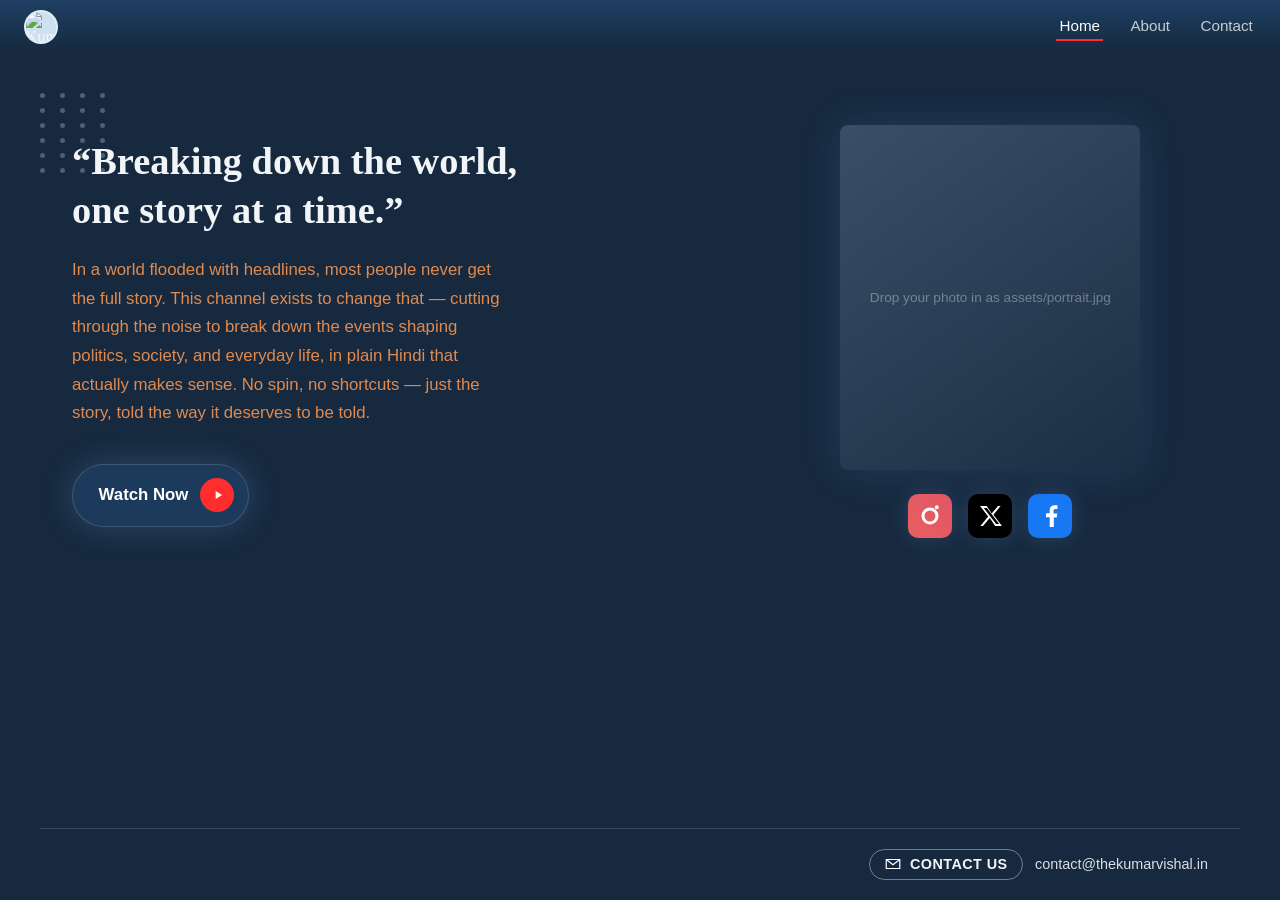
==== index.html @ 44700fbc "Add files via upload" ====
<!DOCTYPE html>
<html lang="en">
<head>
<meta charset="UTF-8" />
<meta name="viewport" content="width=device-width, initial-scale=1.0" />
<title>Kumar Vishal — Home</title>
<meta name="description" content="Breaking down the world, one story at a time. Politics, society, and everyday life explained in plain Hindi." />
<link rel="stylesheet" href="style.css" />
</head>
<body>

<nav class="site-nav">
  <a href="index.html" class="nav-avatar" aria-label="Home">
    <img src="assets/avatar-placeholder.svg" alt="Kumar Vishal" />
  </a>
  <div class="nav-links">
    <a href="index.html" aria-current="page">Home</a>
    <a href="about.html">About</a>
    <a href="contact.html">Contact</a>
  </div>
</nav>

<main>
  <section class="hero">
    <div class="hero-dots" aria-hidden="true">
      <span></span><span></span><span></span><span></span>
      <span></span><span></span><span></span><span></span>
      <span></span><span></span><span></span><span></span>
      <span></span><span></span><span></span><span></span>
      <span></span><span></span><span></span><span></span>
      <span></span><span></span><span></span><span></span>
    </div>

    <div class="hero-copy">
      <h1>&ldquo;Breaking down the world,<br />one story at a time.&rdquo;</h1>
      <p>
        In a world flooded with headlines, most people never get the full
        story. This channel exists to change that &mdash; cutting through
        the noise to break down the events shaping politics, society, and
        everyday life, in plain Hindi that actually makes sense. No spin,
        no shortcuts &mdash; just the story, told the way it deserves to
        be told.
      </p>
      <a class="watch-btn" href="https://www.youtube.com/@The.KumarVishal" target="_blank" rel="noopener">
        Watch Now
        <span class="play-icon" aria-hidden="true">
          <svg viewBox="0 0 24 24"><path d="M8 5v14l11-7z"/></svg>
        </span>
      </a>
    </div>

    <div class="hero-portrait">
      <div class="photo-frame placeholder">
        Drop your photo in as assets/portrait.jpg
      </div>
      <div class="social-row">
        <a href="#" aria-label="Instagram">
          <svg viewBox="0 0 44 44"><rect width="44" height="44" rx="10" fill="url(#ig)"/><defs><linearGradient id="ig" x1="0" y1="44" x2="44" y2="0"><stop offset="0" stop-color="#fdf497"/><stop offset="0.2" stop-color="#fdcb5c"/><stop offset="0.4" stop-color="#f0834b"/><stop offset="0.6" stop-color="#d9327a"/><stop offset="0.8" stop-color="#a52fa8"/><stop offset="1" stop-color="#5851d8"/></linearGradient></defs><path d="M22 13.5a8.5 8.5 0 1 0 0 17 8.5 8.5 0 0 0 0-17Zm0 14a5.5 5.5 0 1 1 0-11 5.5 5.5 0 0 1 0 11Zm8.8-14.3a2 2 0 1 1-4 0 2 2 0 0 1 4 0Z" fill="#fff"/></svg>
        </a>
        <a href="#" aria-label="X (Twitter)">
          <svg viewBox="0 0 44 44"><rect width="44" height="44" rx="10" fill="#000"/><path d="M12 12l8.2 10.6L12.4 32h2.6l6.8-8 5.4 8h6.8l-8.6-11.2L32.6 12h-2.6l-6.3 7.4-5-7.4H12Zm3.8 1.9h3.1l12.3 16.2h-3.1L15.8 13.9Z" fill="#fff"/></svg>
        </a>
        <a href="#" aria-label="Facebook">
          <svg viewBox="0 0 44 44"><rect width="44" height="44" rx="10" fill="#1877F2"/><path d="M25.5 23.5h3.3l.5-4.1h-3.8v-2.3c0-1.2.3-2 2-2h2v-3.7c-.3 0-1.5-.1-2.9-.1-2.9 0-4.9 1.8-4.9 5v2.9H18v4.1h3.7V33h4.1V23.5Z" fill="#fff"/></svg>
        </a>
      </div>
    </div>
  </section>
</main>

<footer class="site-footer">
  <a class="contact-pill" href="contact.html">
    <svg viewBox="0 0 24 24" fill="none" stroke="#fff" stroke-width="1.6"><path d="M3 6h18v12H3z"/><path d="M3 6l9 7 9-7"/></svg>
    CONTACT US
  </a>
  <a class="footer-email" href="mailto:contact@thekumarvishal.in">contact@thekumarvishal.in</a>
</footer>

</body>
</html>
---- style.css ----
:root {
  --bg-navy: #16293f;
  --bg-navy-deep: #0f1f30;
  --nav-bar: linear-gradient(180deg, #1e3f63 0%, #16293f 100%);
  --text-white: #f2f5f8;
  --text-orange: #e08a4f;
  --accent-red: #ff2d2d;
  --line: rgba(255, 255, 255, 0.15);
  --focus: #7fb8ff;
}

* {
  box-sizing: border-box;
}

html {
  scroll-behavior: smooth;
}

body {
  margin: 0;
  min-height: 100vh;
  background: var(--bg-navy);
  color: var(--text-white);
  font-family: "Georgia", "Iowan Old Style", "Times New Roman", serif;
  display: flex;
  flex-direction: column;
}

a {
  color: inherit;
  text-decoration: none;
}

/* NAV */
.site-nav {
  background: var(--nav-bar);
  display: flex;
  align-items: center;
  justify-content: space-between;
  padding: 0.6rem 1.5rem;
  position: sticky;
  top: 0;
  z-index: 10;
}

.nav-avatar {
  width: 34px;
  height: 34px;
  border-radius: 50%;
  background: #cfe0f0;
  border: 2px solid rgba(255, 255, 255, 0.4);
  overflow: hidden;
  flex-shrink: 0;
}

.nav-avatar img {
  width: 100%;
  height: 100%;
  object-fit: cover;
  display: block;
}

.nav-links {
  display: flex;
  gap: 1.5rem;
  font-family: -apple-system, BlinkMacSystemFont, "Segoe UI", Roboto, sans-serif;
  font-size: 0.95rem;
}

.nav-links a {
  color: rgba(255, 255, 255, 0.75);
  padding: 0.3rem 0.2rem;
  border-bottom: 2px solid transparent;
  transition: color 0.2s ease, border-color 0.2s ease;
}

.nav-links a:hover,
.nav-links a:focus-visible {
  color: #fff;
}

.nav-links a[aria-current="page"] {
  color: #fff;
  border-bottom-color: var(--accent-red);
}

/* MAIN */
main {
  flex: 1;
  width: 100%;
}

/* HOME HERO */
.hero {
  max-width: 1200px;
  margin: 0 auto;
  padding: 4.5rem 2rem 3rem;
  display: grid;
  grid-template-columns: 1.2fr 0.8fr;
  gap: 3rem;
  align-items: center;
  position: relative;
}

.hero-dots {
  position: absolute;
  top: 2.5rem;
  left: 0;
  display: grid;
  grid-template-columns: repeat(4, 10px);
  gap: 10px;
  opacity: 0.5;
}

.hero-dots span {
  width: 5px;
  height: 5px;
  border-radius: 50%;
  background: rgba(255, 255, 255, 0.5);
}

.hero-copy h1 {
  font-family: "Georgia", serif;
  font-weight: 700;
  font-size: clamp(1.8rem, 3vw, 2.5rem);
  line-height: 1.3;
  margin: 0 0 1.25rem;
  color: var(--text-white);
}

.hero-copy p {
  font-family: -apple-system, BlinkMacSystemFont, "Segoe UI", Roboto, sans-serif;
  color: var(--text-orange);
  font-size: 1.05rem;
  line-height: 1.7;
  max-width: 46ch;
  margin: 0 0 2.25rem;
}

.watch-btn {
  display: inline-flex;
  align-items: center;
  gap: 0.75rem;
  background: #1c3a5c;
  border: 1px solid rgba(255, 255, 255, 0.15);
  color: #fff;
  font-family: -apple-system, BlinkMacSystemFont, "Segoe UI", Roboto, sans-serif;
  font-weight: 600;
  font-size: 1.05rem;
  padding: 0.85rem 0.85rem 0.85rem 1.6rem;
  border-radius: 999px;
  box-shadow: 0 0 30px rgba(120, 170, 230, 0.25);
  cursor: pointer;
  transition: transform 0.15s ease, box-shadow 0.15s ease;
}

.watch-btn:hover,
.watch-btn:focus-visible {
  transform: translateY(-1px);
  box-shadow: 0 0 40px rgba(120, 170, 230, 0.4);
}

.watch-btn .play-icon {
  width: 34px;
  height: 34px;
  border-radius: 50%;
  background: var(--accent-red);
  display: inline-flex;
  align-items: center;
  justify-content: center;
}

.watch-btn .play-icon svg {
  width: 14px;
  height: 14px;
  fill: #fff;
  margin-left: 2px;
}

.hero-portrait {
  display: flex;
  flex-direction: column;
  align-items: center;
  gap: 1.5rem;
}

.hero-portrait .photo-frame {
  width: 100%;
  max-width: 300px;
  aspect-ratio: 4 / 4.6;
  border-radius: 8px;
  background: linear-gradient(145deg, #3a4f66, #1a2e44);
  box-shadow: 0 0 40px rgba(120, 170, 230, 0.15);
  overflow: hidden;
  display: flex;
  align-items: center;
  justify-content: center;
}

.hero-portrait .photo-frame img {
  width: 100%;
  height: 100%;
  object-fit: cover;
  display: block;
}

.hero-portrait .photo-frame.placeholder {
  color: rgba(255, 255, 255, 0.35);
  font-family: -apple-system, BlinkMacSystemFont, "Segoe UI", Roboto, sans-serif;
  font-size: 0.85rem;
  text-align: center;
  padding: 1rem;
}

.social-row {
  display: flex;
  gap: 1rem;
}

.social-row a {
  width: 44px;
  height: 44px;
  border-radius: 10px;
  display: flex;
  align-items: center;
  justify-content: center;
  filter: drop-shadow(0 0 10px rgba(120, 170, 230, 0.2));
  transition: transform 0.15s ease;
}

.social-row a:hover,
.social-row a:focus-visible {
  transform: translateY(-2px);
}

.social-row svg {
  width: 44px;
  height: 44px;
}

/* GENERIC PAGE (About) */
.page-section {
  max-width: 800px;
  margin: 0 auto;
  padding: 5rem 2rem;
  min-height: 50vh;
}

.page-section h1 {
  font-family: "Georgia", serif;
  font-size: 1.8rem;
  margin-bottom: 1rem;
}

.page-section p {
  font-family: -apple-system, BlinkMacSystemFont, "Segoe UI", Roboto, sans-serif;
  color: var(--text-orange);
  line-height: 1.7;
}

.empty-note {
  font-family: -apple-system, BlinkMacSystemFont, "Segoe UI", Roboto, sans-serif;
  color: rgba(255, 255, 255, 0.4);
  font-style: italic;
  font-size: 0.95rem;
}

/* CONTACT */
.contact-section {
  min-height: 60vh;
  display: flex;
  flex-direction: column;
  align-items: center;
  justify-content: center;
  gap: 1rem;
  padding: 3rem 2rem;
  text-align: center;
}

.contact-section svg {
  width: 56px;
  height: 56px;
}

.contact-section .email-link {
  font-size: 1.4rem;
  font-family: "Georgia", serif;
  color: var(--text-white);
  border-bottom: 1px solid transparent;
}

.contact-section .email-link:hover,
.contact-section .email-link:focus-visible {
  border-bottom-color: var(--text-white);
}

/* FOOTER */
.site-footer {
  border-top: 1px solid var(--line);
  padding: 1.25rem 2rem;
  display: flex;
  align-items: center;
  justify-content: flex-end;
  gap: 0.75rem;
  font-family: -apple-system, BlinkMacSystemFont, "Segoe UI", Roboto, sans-serif;
  font-size: 0.9rem;
  max-width: 1200px;
  margin: 0 auto;
  width: 100%;
}

.contact-pill {
  display: inline-flex;
  align-items: center;
  gap: 0.5rem;
  border: 1px solid rgba(255, 255, 255, 0.4);
  border-radius: 999px;
  padding: 0.35rem 0.9rem;
  font-weight: 600;
  letter-spacing: 0.03em;
}

.contact-pill svg {
  width: 18px;
  height: 18px;
}

.footer-email {
  color: rgba(255, 255, 255, 0.85);
}

/* FOCUS STATES */
a:focus-visible,
button:focus-visible {
  outline: 2px solid var(--focus);
  outline-offset: 3px;
}

/* RESPONSIVE */
@media (max-width: 800px) {
  .hero {
    grid-template-columns: 1fr;
    padding-top: 3rem;
    text-align: left;
  }

  .hero-portrait {
    align-items: flex-start;
  }

  .nav-links {
    gap: 1rem;
    font-size: 0.85rem;
  }

  .site-footer {
    justify-content: center;
    flex-wrap: wrap;
    text-align: center;
  }
}

@media (prefers-reduced-motion: reduce) {
  * {
    transition: none !important;
    scroll-behavior: auto !important;
  }
}
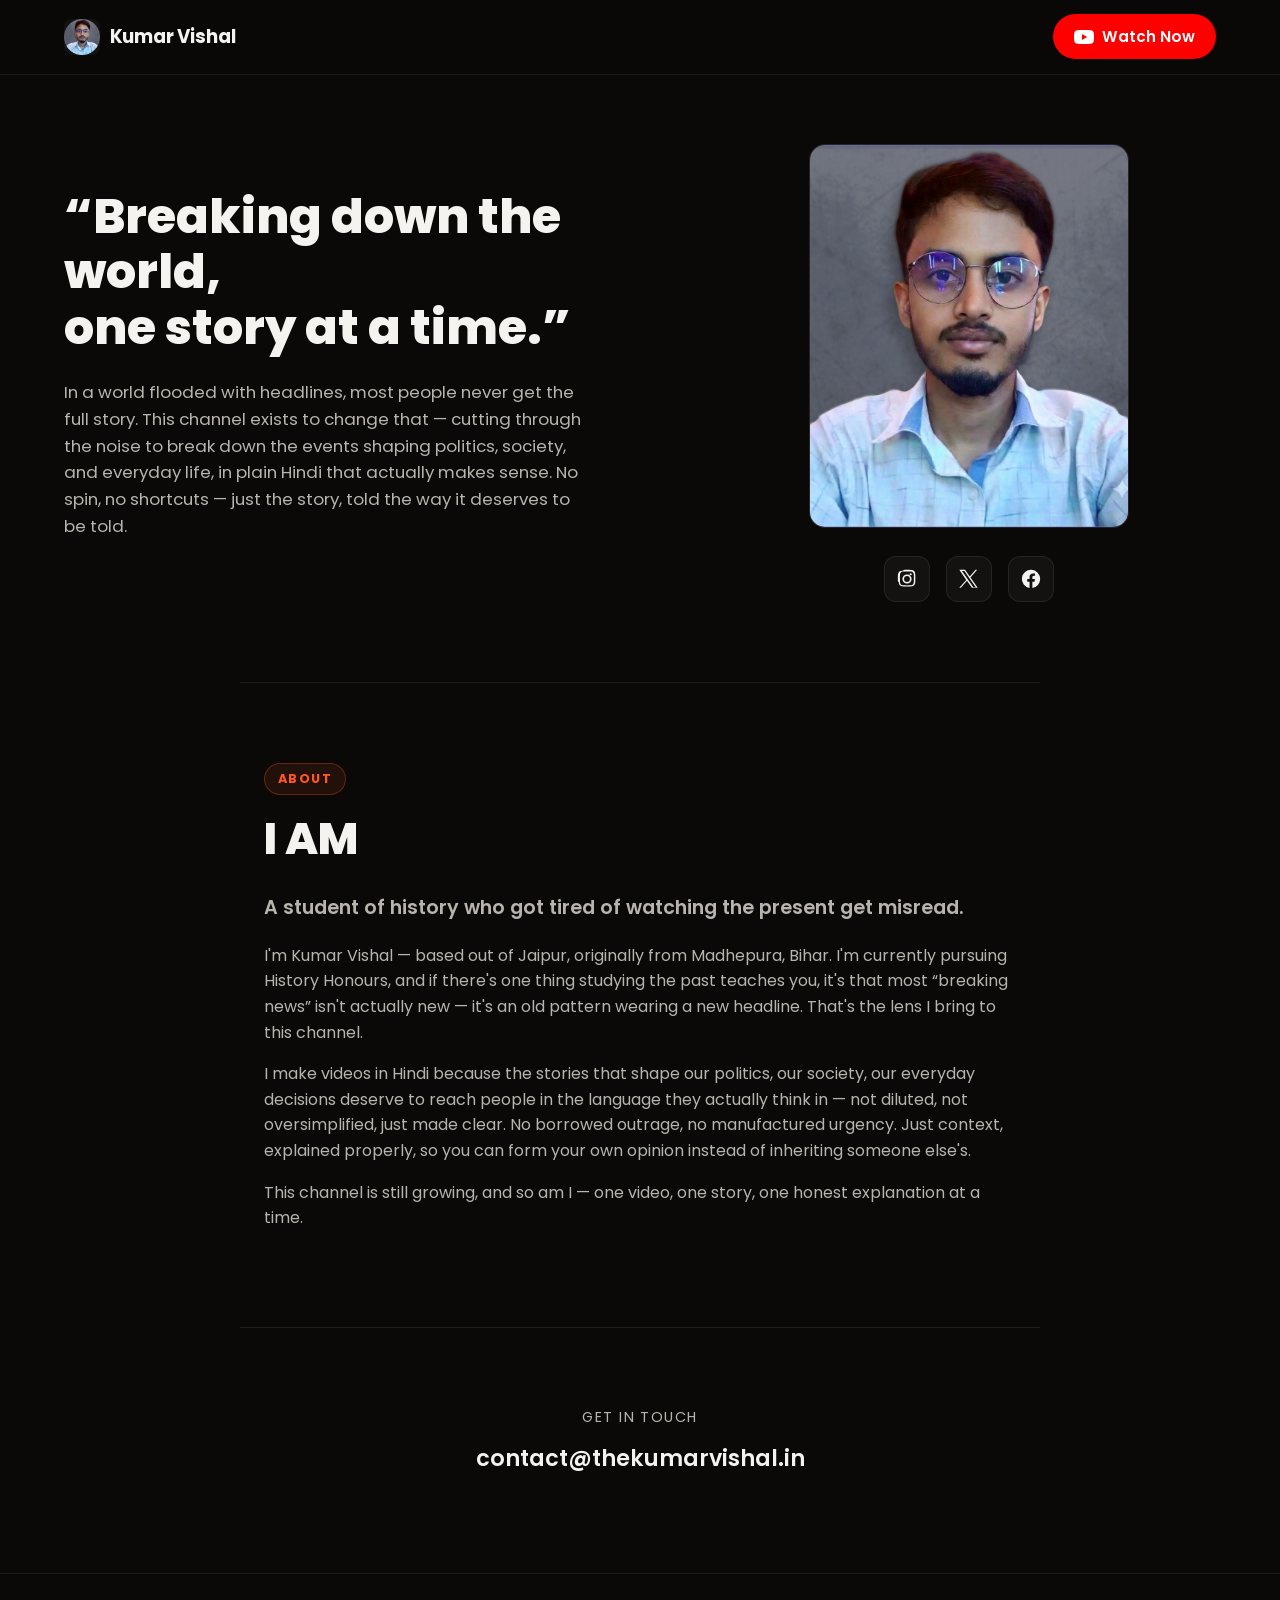
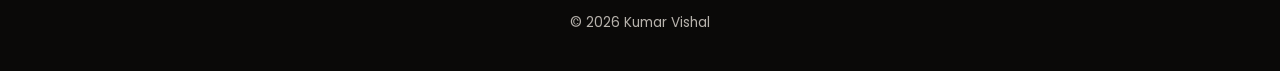
==== commit ed6f6238: "Add files via upload" ====
--- a/index.html
+++ b/index.html
@@ -3,34 +3,32 @@
 <head>
 <meta charset="UTF-8" />
 <meta name="viewport" content="width=device-width, initial-scale=1.0" />
-<title>Kumar Vishal — Home</title>
+<title>Kumar Vishal</title>
 <meta name="description" content="Breaking down the world, one story at a time. Politics, society, and everyday life explained in plain Hindi." />
+<link rel="preconnect" href="https://fonts.googleapis.com" />
+<link rel="preconnect" href="https://fonts.gstatic.com" crossorigin />
+<link href="https://fonts.googleapis.com/css2?family=Poppins:wght@400;600;700;800&display=swap" rel="stylesheet" />
 <link rel="stylesheet" href="style.css" />
 </head>
 <body>
 
-<nav class="site-nav">
-  <a href="index.html" class="nav-avatar" aria-label="Home">
-    <img src="assets/avatar-placeholder.svg" alt="Kumar Vishal" />
-  </a>
-  <div class="nav-links">
-    <a href="index.html" aria-current="page">Home</a>
-    <a href="about.html">About</a>
-    <a href="contact.html">Contact</a>
+<header class="site-header">
+  <div class="header-inner">
+    <a href="#top" class="brand">
+      <img src="assets/logo.png" alt="Kumar Vishal logo" class="brand-logo" />
+      <span class="brand-name">Kumar Vishal</span>
+    </a>
+    <a href="https://www.youtube.com/@The.KumarVishal" target="_blank" rel="noopener" class="yt-btn">
+      <svg viewBox="0 0 24 24" class="yt-icon" aria-hidden="true">
+        <path d="M23.5 6.2a3 3 0 0 0-2.1-2.1C19.5 3.5 12 3.5 12 3.5s-7.5 0-9.4.6A3 3 0 0 0 .5 6.2 31 31 0 0 0 0 12a31 31 0 0 0 .5 5.8 3 3 0 0 0 2.1 2.1c1.9.6 9.4.6 9.4.6s7.5 0 9.4-.6a3 3 0 0 0 2.1-2.1A31 31 0 0 0 24 12a31 31 0 0 0-.5-5.8ZM9.6 15.6V8.4L15.8 12Z" fill="#fff"/>
+      </svg>
+      Watch Now
+    </a>
   </div>
-</nav>
+</header>
 
-<main>
+<main id="top">
   <section class="hero">
-    <div class="hero-dots" aria-hidden="true">
-      <span></span><span></span><span></span><span></span>
-      <span></span><span></span><span></span><span></span>
-      <span></span><span></span><span></span><span></span>
-      <span></span><span></span><span></span><span></span>
-      <span></span><span></span><span></span><span></span>
-      <span></span><span></span><span></span><span></span>
-    </div>
-
     <div class="hero-copy">
       <h1>&ldquo;Breaking down the world,<br />one story at a time.&rdquo;</h1>
       <p>
@@ -41,40 +39,49 @@
         no shortcuts &mdash; just the story, told the way it deserves to
         be told.
       </p>
-      <a class="watch-btn" href="https://www.youtube.com/@The.KumarVishal" target="_blank" rel="noopener">
-        Watch Now
-        <span class="play-icon" aria-hidden="true">
-          <svg viewBox="0 0 24 24"><path d="M8 5v14l11-7z"/></svg>
-        </span>
-      </a>
     </div>
 
-    <div class="hero-portrait">
-      <div class="photo-frame placeholder">
-        Drop your photo in as assets/portrait.jpg
+    <div class="hero-visual">
+      <div class="portrait-wrap">
+        <img src="assets/portrait.jpg" alt="Kumar Vishal" class="portrait-img" />
       </div>
       <div class="social-row">
-        <a href="#" aria-label="Instagram">
-          <svg viewBox="0 0 44 44"><rect width="44" height="44" rx="10" fill="url(#ig)"/><defs><linearGradient id="ig" x1="0" y1="44" x2="44" y2="0"><stop offset="0" stop-color="#fdf497"/><stop offset="0.2" stop-color="#fdcb5c"/><stop offset="0.4" stop-color="#f0834b"/><stop offset="0.6" stop-color="#d9327a"/><stop offset="0.8" stop-color="#a52fa8"/><stop offset="1" stop-color="#5851d8"/></linearGradient></defs><path d="M22 13.5a8.5 8.5 0 1 0 0 17 8.5 8.5 0 0 0 0-17Zm0 14a5.5 5.5 0 1 1 0-11 5.5 5.5 0 0 1 0 11Zm8.8-14.3a2 2 0 1 1-4 0 2 2 0 0 1 4 0Z" fill="#fff"/></svg>
+        <a href="#" class="social-icon instagram" aria-label="Instagram">
+          <svg viewBox="0 0 24 24"><path d="M12 2c2.7 0 3 0 4.1.1 1.1 0 1.8.2 2.2.4.6.2 1 .5 1.4.9.4.4.7.8.9 1.4.2.4.3 1.1.4 2.2.1 1.1.1 1.4.1 4.1s0 3-.1 4.1c0 1.1-.2 1.8-.4 2.2-.2.6-.5 1-.9 1.4-.4.4-.8.7-1.4.9-.4.2-1.1.3-2.2.4-1.1.1-1.4.1-4.1.1s-3 0-4.1-.1c-1.1 0-1.8-.2-2.2-.4-.6-.2-1-.5-1.4-.9-.4-.4-.7-.8-.9-1.4-.2-.4-.3-1.1-.4-2.2C2 15 2 14.7 2 12s0-3 .1-4.1c0-1.1.2-1.8.4-2.2.2-.6.5-1 .9-1.4.4-.4.8-.7 1.4-.9.4-.2 1.1-.3 2.2-.4C9 2 9.3 2 12 2Zm0 1.8c-2.6 0-2.9 0-4 .1-.9 0-1.4.2-1.7.3-.4.2-.7.3-1 .6-.3.3-.5.6-.6 1-.1.3-.3.8-.3 1.7-.1 1-.1 1.3-.1 3.9s0 2.9.1 3.9c0 .9.2 1.4.3 1.7.2.4.3.7.6 1 .3.3.6.5 1 .6.3.1.8.3 1.7.3 1 .1 1.3.1 3.9.1s2.9 0 3.9-.1c.9 0 1.4-.2 1.7-.3.4-.2.7-.3 1-.6.3-.3.5-.6.6-1 .1-.3.3-.8.3-1.7.1-1 .1-1.3.1-3.9s0-2.9-.1-3.9c0-.9-.2-1.4-.3-1.7-.2-.4-.3-.7-.6-1-.3-.3-.6-.5-1-.6-.3-.1-.8-.3-1.7-.3-1-.1-1.3-.1-3.9-.1ZM12 7a5 5 0 1 1 0 10 5 5 0 0 1 0-10Zm0 1.8a3.2 3.2 0 1 0 0 6.4 3.2 3.2 0 0 0 0-6.4Zm5.2-2a1.2 1.2 0 1 1-2.4 0 1.2 1.2 0 0 1 2.4 0Z"/></svg>
         </a>
-        <a href="#" aria-label="X (Twitter)">
-          <svg viewBox="0 0 44 44"><rect width="44" height="44" rx="10" fill="#000"/><path d="M12 12l8.2 10.6L12.4 32h2.6l6.8-8 5.4 8h6.8l-8.6-11.2L32.6 12h-2.6l-6.3 7.4-5-7.4H12Zm3.8 1.9h3.1l12.3 16.2h-3.1L15.8 13.9Z" fill="#fff"/></svg>
+        <a href="#" class="social-icon xapp" aria-label="X">
+          <svg viewBox="0 0 24 24"><path d="M13.6 10.4 20.9 2h-1.7l-6.4 7.3L7.7 2H1.4l7.6 11-7.6 8.6h1.7l6.7-7.7 5.4 7.7h6.3l-7.9-11.2Zm-2.4 2.7-.8-1.1L4.3 3.4h2.7l5 7.2.8 1.1 6.6 9.4h-2.7l-5.5-8Z"/></svg>
         </a>
-        <a href="#" aria-label="Facebook">
-          <svg viewBox="0 0 44 44"><rect width="44" height="44" rx="10" fill="#1877F2"/><path d="M25.5 23.5h3.3l.5-4.1h-3.8v-2.3c0-1.2.3-2 2-2h2v-3.7c-.3 0-1.5-.1-2.9-.1-2.9 0-4.9 1.8-4.9 5v2.9H18v4.1h3.7V33h4.1V23.5Z" fill="#fff"/></svg>
+        <a href="#" class="social-icon facebook" aria-label="Facebook">
+          <svg viewBox="0 0 24 24"><path d="M22 12a10 10 0 1 0-11.6 9.9v-7H7.9V12h2.5V9.8c0-2.5 1.5-3.9 3.8-3.9 1.1 0 2.2.2 2.2.2v2.4h-1.3c-1.2 0-1.6.8-1.6 1.6V12h2.8l-.4 2.9h-2.4v7A10 10 0 0 0 22 12Z"/></svg>
         </a>
       </div>
     </div>
   </section>
+
+  <section class="iam">
+    <span class="eyebrow">About</span>
+    <h2>I AM</h2>
+    <div class="iam-content">
+      <p class="iam-lead">A student of history who got tired of watching the present get misread.</p>
+      <p>I'm Kumar Vishal &mdash; based out of Jaipur, originally from Madhepura, Bihar. I'm currently pursuing History Honours, and if there's one thing studying the past teaches you, it's that most &ldquo;breaking news&rdquo; isn't actually new &mdash; it's an old pattern wearing a new headline. That's the lens I bring to this channel.</p>
+      <p>I make videos in Hindi because the stories that shape our politics, our society, our everyday decisions deserve to reach people in the language they actually think in &mdash; not diluted, not oversimplified, just made clear. No borrowed outrage, no manufactured urgency. Just context, explained properly, so you can form your own opinion instead of inheriting someone else's.</p>
+      <p>This channel is still growing, and so am I &mdash; one video, one story, one honest explanation at a time.</p>
+    </div>
+  </section>
+
+  <section class="contact">
+    <p class="contact-label">Get in touch</p>
+    <a href="mailto:contact@thekumarvishal.in" class="contact-email">contact@thekumarvishal.in</a>
+  </section>
 </main>
 
 <footer class="site-footer">
-  <a class="contact-pill" href="contact.html">
-    <svg viewBox="0 0 24 24" fill="none" stroke="#fff" stroke-width="1.6"><path d="M3 6h18v12H3z"/><path d="M3 6l9 7 9-7"/></svg>
-    CONTACT US
-  </a>
-  <a class="footer-email" href="mailto:contact@thekumarvishal.in">contact@thekumarvishal.in</a>
+  <p>&copy; <span id="year"></span> Kumar Vishal</p>
 </footer>
 
+<script>
+  document.getElementById('year').textContent = new Date().getFullYear();
+</script>
 </body>
 </html>
--- a/style.css
+++ b/style.css
@@ -1,12 +1,13 @@
 :root {
-  --bg-navy: #16293f;
-  --bg-navy-deep: #0f1f30;
-  --nav-bar: linear-gradient(180deg, #1e3f63 0%, #16293f 100%);
-  --text-white: #f2f5f8;
-  --text-orange: #e08a4f;
-  --accent-red: #ff2d2d;
-  --line: rgba(255, 255, 255, 0.15);
-  --focus: #7fb8ff;
+  --bg: #0a0908;
+  --bg-card: #141210;
+  --text: #f5f3f0;
+  --text-muted: #b8b3ad;
+  --accent: #ff5722;
+  --accent-hover: #ff7043;
+  --yt-red: #ff0000;
+  --yt-red-hover: #e60000;
+  --border: rgba(255, 255, 255, 0.08);
 }
 
 * {
@@ -19,12 +20,10 @@
 
 body {
   margin: 0;
-  min-height: 100vh;
-  background: var(--bg-navy);
-  color: var(--text-white);
-  font-family: "Georgia", "Iowan Old Style", "Times New Roman", serif;
-  display: flex;
-  flex-direction: column;
+  background: var(--bg);
+  color: var(--text);
+  font-family: "Poppins", -apple-system, BlinkMacSystemFont, "Segoe UI", sans-serif;
+  line-height: 1.6;
 }
 
 a {
@@ -32,338 +31,275 @@
   text-decoration: none;
 }
 
-/* NAV */
-.site-nav {
-  background: var(--nav-bar);
+h1, h2 {
+  font-weight: 800;
+  line-height: 1.15;
+  margin: 0;
+}
+
+/* HEADER */
+.site-header {
+  position: fixed;
+  top: 0;
+  left: 0;
+  right: 0;
+  z-index: 100;
+  background: rgba(10, 9, 8, 0.85);
+  backdrop-filter: blur(10px);
+  border-bottom: 1px solid var(--border);
+}
+
+.header-inner {
+  max-width: 1200px;
+  margin: 0 auto;
+  padding: 0.9rem 1.5rem;
   display: flex;
   align-items: center;
   justify-content: space-between;
-  padding: 0.6rem 1.5rem;
-  position: sticky;
-  top: 0;
-  z-index: 10;
-}
-
-.nav-avatar {
-  width: 34px;
-  height: 34px;
-  border-radius: 50%;
-  background: #cfe0f0;
-  border: 2px solid rgba(255, 255, 255, 0.4);
+}
+
+.brand {
+  display: flex;
+  align-items: center;
+  gap: 0.6rem;
+}
+
+.brand-logo {
+  width: 36px;
+  height: 36px;
+  border-radius: 8px;
+  object-fit: cover;
+  background: var(--bg-card);
+}
+
+.brand-name {
+  font-weight: 700;
+  font-size: 1.15rem;
+  letter-spacing: -0.01em;
+}
+
+.yt-btn {
+  display: inline-flex;
+  align-items: center;
+  gap: 0.5rem;
+  background: var(--yt-red);
+  color: #fff;
+  font-weight: 600;
+  font-size: 0.95rem;
+  padding: 0.65rem 1.3rem;
+  border-radius: 999px;
+  transition: background 0.2s ease, transform 0.2s ease;
+}
+
+.yt-btn:hover,
+.yt-btn:focus-visible {
+  background: var(--yt-red-hover);
+  transform: translateY(-1px);
+}
+
+.yt-icon {
+  width: 20px;
+  height: 20px;
+}
+
+/* HERO */
+.hero {
+  max-width: 1200px;
+  margin: 0 auto;
+  padding: 9rem 1.5rem 5rem;
+  display: grid;
+  grid-template-columns: 1.1fr 0.9fr;
+  gap: 3.5rem;
+  align-items: center;
+}
+
+.hero-copy h1 {
+  font-size: clamp(2rem, 4vw, 3rem);
+  margin-bottom: 1.5rem;
+}
+
+.hero-copy p {
+  color: var(--text-muted);
+  font-size: 1.05rem;
+  max-width: 48ch;
+}
+
+.hero-visual {
+  display: flex;
+  flex-direction: column;
+  align-items: center;
+  gap: 1.75rem;
+}
+
+.portrait-wrap {
+  width: 100%;
+  max-width: 320px;
+  aspect-ratio: 4 / 4.8;
+  border-radius: 16px;
   overflow: hidden;
-  flex-shrink: 0;
-}
-
-.nav-avatar img {
+  background: var(--bg-card);
+  border: 1px solid var(--border);
+  cursor: pointer;
+}
+
+.portrait-img {
   width: 100%;
   height: 100%;
   object-fit: cover;
   display: block;
-}
-
-.nav-links {
-  display: flex;
-  gap: 1.5rem;
-  font-family: -apple-system, BlinkMacSystemFont, "Segoe UI", Roboto, sans-serif;
-  font-size: 0.95rem;
-}
-
-.nav-links a {
-  color: rgba(255, 255, 255, 0.75);
-  padding: 0.3rem 0.2rem;
-  border-bottom: 2px solid transparent;
-  transition: color 0.2s ease, border-color 0.2s ease;
-}
-
-.nav-links a:hover,
-.nav-links a:focus-visible {
-  color: #fff;
-}
-
-.nav-links a[aria-current="page"] {
-  color: #fff;
-  border-bottom-color: var(--accent-red);
-}
-
-/* MAIN */
-main {
-  flex: 1;
-  width: 100%;
-}
-
-/* HOME HERO */
-.hero {
-  max-width: 1200px;
-  margin: 0 auto;
-  padding: 4.5rem 2rem 3rem;
-  display: grid;
-  grid-template-columns: 1.2fr 0.8fr;
-  gap: 3rem;
-  align-items: center;
-  position: relative;
-}
-
-.hero-dots {
-  position: absolute;
-  top: 2.5rem;
-  left: 0;
-  display: grid;
-  grid-template-columns: repeat(4, 10px);
-  gap: 10px;
-  opacity: 0.5;
-}
-
-.hero-dots span {
-  width: 5px;
-  height: 5px;
-  border-radius: 50%;
-  background: rgba(255, 255, 255, 0.5);
-}
-
-.hero-copy h1 {
-  font-family: "Georgia", serif;
-  font-weight: 700;
-  font-size: clamp(1.8rem, 3vw, 2.5rem);
-  line-height: 1.3;
-  margin: 0 0 1.25rem;
-  color: var(--text-white);
-}
-
-.hero-copy p {
-  font-family: -apple-system, BlinkMacSystemFont, "Segoe UI", Roboto, sans-serif;
-  color: var(--text-orange);
-  font-size: 1.05rem;
-  line-height: 1.7;
-  max-width: 46ch;
-  margin: 0 0 2.25rem;
-}
-
-.watch-btn {
-  display: inline-flex;
-  align-items: center;
-  gap: 0.75rem;
-  background: #1c3a5c;
-  border: 1px solid rgba(255, 255, 255, 0.15);
-  color: #fff;
-  font-family: -apple-system, BlinkMacSystemFont, "Segoe UI", Roboto, sans-serif;
-  font-weight: 600;
-  font-size: 1.05rem;
-  padding: 0.85rem 0.85rem 0.85rem 1.6rem;
-  border-radius: 999px;
-  box-shadow: 0 0 30px rgba(120, 170, 230, 0.25);
-  cursor: pointer;
-  transition: transform 0.15s ease, box-shadow 0.15s ease;
-}
-
-.watch-btn:hover,
-.watch-btn:focus-visible {
-  transform: translateY(-1px);
-  box-shadow: 0 0 40px rgba(120, 170, 230, 0.4);
-}
-
-.watch-btn .play-icon {
-  width: 34px;
-  height: 34px;
-  border-radius: 50%;
-  background: var(--accent-red);
-  display: inline-flex;
+  transition: transform 0.2s ease;
+}
+
+.portrait-wrap:hover .portrait-img {
+  animation: gentle-wiggle 0.5s ease-in-out;
+}
+
+@keyframes gentle-wiggle {
+  0% { transform: rotate(0deg) scale(1); }
+  25% { transform: rotate(-2deg) scale(1.02); }
+  50% { transform: rotate(2deg) scale(1.02); }
+  75% { transform: rotate(-1deg) scale(1.01); }
+  100% { transform: rotate(0deg) scale(1); }
+}
+
+.social-row {
+  display: flex;
+  gap: 1rem;
+}
+
+.social-icon {
+  width: 46px;
+  height: 46px;
+  border-radius: 12px;
+  display: flex;
   align-items: center;
   justify-content: center;
-}
-
-.watch-btn .play-icon svg {
-  width: 14px;
-  height: 14px;
-  fill: #fff;
-  margin-left: 2px;
-}
-
-.hero-portrait {
-  display: flex;
-  flex-direction: column;
-  align-items: center;
-  gap: 1.5rem;
-}
-
-.hero-portrait .photo-frame {
-  width: 100%;
-  max-width: 300px;
-  aspect-ratio: 4 / 4.6;
-  border-radius: 8px;
-  background: linear-gradient(145deg, #3a4f66, #1a2e44);
-  box-shadow: 0 0 40px rgba(120, 170, 230, 0.15);
-  overflow: hidden;
-  display: flex;
-  align-items: center;
-  justify-content: center;
-}
-
-.hero-portrait .photo-frame img {
-  width: 100%;
-  height: 100%;
-  object-fit: cover;
-  display: block;
-}
-
-.hero-portrait .photo-frame.placeholder {
-  color: rgba(255, 255, 255, 0.35);
-  font-family: -apple-system, BlinkMacSystemFont, "Segoe UI", Roboto, sans-serif;
-  font-size: 0.85rem;
-  text-align: center;
-  padding: 1rem;
-}
-
-.social-row {
-  display: flex;
-  gap: 1rem;
-}
-
-.social-row a {
-  width: 44px;
-  height: 44px;
-  border-radius: 10px;
-  display: flex;
-  align-items: center;
-  justify-content: center;
-  filter: drop-shadow(0 0 10px rgba(120, 170, 230, 0.2));
-  transition: transform 0.15s ease;
-}
-
-.social-row a:hover,
-.social-row a:focus-visible {
-  transform: translateY(-2px);
-}
-
-.social-row svg {
-  width: 44px;
-  height: 44px;
-}
-
-/* GENERIC PAGE (About) */
-.page-section {
+  background: var(--bg-card);
+  border: 1px solid var(--border);
+  transition: transform 0.2s ease, border-color 0.2s ease;
+}
+
+.social-icon svg {
+  width: 22px;
+  height: 22px;
+  fill: var(--text);
+  transition: fill 0.2s ease;
+}
+
+.social-icon:hover,
+.social-icon:focus-visible {
+  transform: translateY(-3px);
+  border-color: var(--accent);
+}
+
+.social-icon.instagram:hover svg { fill: #e1306c; }
+.social-icon.xapp:hover svg { fill: #ffffff; }
+.social-icon.facebook:hover svg { fill: #1877f2; }
+
+/* I AM SECTION */
+.iam {
   max-width: 800px;
   margin: 0 auto;
-  padding: 5rem 2rem;
-  min-height: 50vh;
-}
-
-.page-section h1 {
-  font-family: "Georgia", serif;
-  font-size: 1.8rem;
-  margin-bottom: 1rem;
-}
-
-.page-section p {
-  font-family: -apple-system, BlinkMacSystemFont, "Segoe UI", Roboto, sans-serif;
-  color: var(--text-orange);
-  line-height: 1.7;
-}
-
-.empty-note {
-  font-family: -apple-system, BlinkMacSystemFont, "Segoe UI", Roboto, sans-serif;
-  color: rgba(255, 255, 255, 0.4);
-  font-style: italic;
-  font-size: 0.95rem;
-}
-
-/* CONTACT */
-.contact-section {
-  min-height: 60vh;
-  display: flex;
-  flex-direction: column;
-  align-items: center;
-  justify-content: center;
-  gap: 1rem;
-  padding: 3rem 2rem;
+  padding: 5rem 1.5rem;
+  border-top: 1px solid var(--border);
+}
+
+.eyebrow {
+  display: inline-block;
+  color: var(--accent);
+  font-weight: 700;
+  font-size: 0.8rem;
+  letter-spacing: 0.12em;
+  text-transform: uppercase;
+  background: rgba(255, 87, 34, 0.1);
+  border: 1px solid rgba(255, 87, 34, 0.3);
+  padding: 0.3rem 0.8rem;
+  border-radius: 999px;
+  margin-bottom: 1.2rem;
+}
+
+.iam h2 {
+  font-size: clamp(2rem, 4vw, 2.75rem);
+  margin-bottom: 1.75rem;
+}
+
+.iam-lead {
+  font-size: 1.2rem;
+  color: var(--text);
+  font-weight: 600;
+}
+
+.iam-content p {
+  color: var(--text-muted);
+}
+
+/* CONTACT — deliberately flat, no glow */
+.contact {
+  max-width: 800px;
+  margin: 0 auto;
+  padding: 4rem 1.5rem 6rem;
   text-align: center;
-}
-
-.contact-section svg {
-  width: 56px;
-  height: 56px;
-}
-
-.contact-section .email-link {
+  border-top: 1px solid var(--border);
+}
+
+.contact-label {
+  color: var(--text-muted);
+  font-size: 0.9rem;
+  text-transform: uppercase;
+  letter-spacing: 0.1em;
+  margin-bottom: 0.75rem;
+}
+
+.contact-email {
   font-size: 1.4rem;
-  font-family: "Georgia", serif;
-  color: var(--text-white);
+  font-weight: 600;
   border-bottom: 1px solid transparent;
 }
 
-.contact-section .email-link:hover,
-.contact-section .email-link:focus-visible {
-  border-bottom-color: var(--text-white);
+.contact-email:hover,
+.contact-email:focus-visible {
+  border-bottom-color: var(--text);
 }
 
 /* FOOTER */
 .site-footer {
-  border-top: 1px solid var(--line);
-  padding: 1.25rem 2rem;
-  display: flex;
-  align-items: center;
-  justify-content: flex-end;
-  gap: 0.75rem;
-  font-family: -apple-system, BlinkMacSystemFont, "Segoe UI", Roboto, sans-serif;
-  font-size: 0.9rem;
-  max-width: 1200px;
-  margin: 0 auto;
-  width: 100%;
-}
-
-.contact-pill {
-  display: inline-flex;
-  align-items: center;
-  gap: 0.5rem;
-  border: 1px solid rgba(255, 255, 255, 0.4);
-  border-radius: 999px;
-  padding: 0.35rem 0.9rem;
-  font-weight: 600;
-  letter-spacing: 0.03em;
-}
-
-.contact-pill svg {
-  width: 18px;
-  height: 18px;
-}
-
-.footer-email {
-  color: rgba(255, 255, 255, 0.85);
-}
-
-/* FOCUS STATES */
-a:focus-visible,
-button:focus-visible {
-  outline: 2px solid var(--focus);
-  outline-offset: 3px;
+  text-align: center;
+  padding: 1.5rem;
+  color: var(--text-muted);
+  font-size: 0.85rem;
+  border-top: 1px solid var(--border);
 }
 
 /* RESPONSIVE */
 @media (max-width: 800px) {
   .hero {
     grid-template-columns: 1fr;
-    padding-top: 3rem;
+    padding-top: 7rem;
     text-align: left;
   }
 
-  .hero-portrait {
+  .hero-visual {
     align-items: flex-start;
   }
 
-  .nav-links {
-    gap: 1rem;
+  .header-inner {
+    padding: 0.75rem 1.2rem;
+  }
+
+  .brand-name {
+    font-size: 1rem;
+  }
+
+  .yt-btn {
+    padding: 0.55rem 1rem;
     font-size: 0.85rem;
-  }
-
-  .site-footer {
-    justify-content: center;
-    flex-wrap: wrap;
-    text-align: center;
   }
 }
 
 @media (prefers-reduced-motion: reduce) {
   * {
     transition: none !important;
+    animation: none !important;
     scroll-behavior: auto !important;
   }
 }
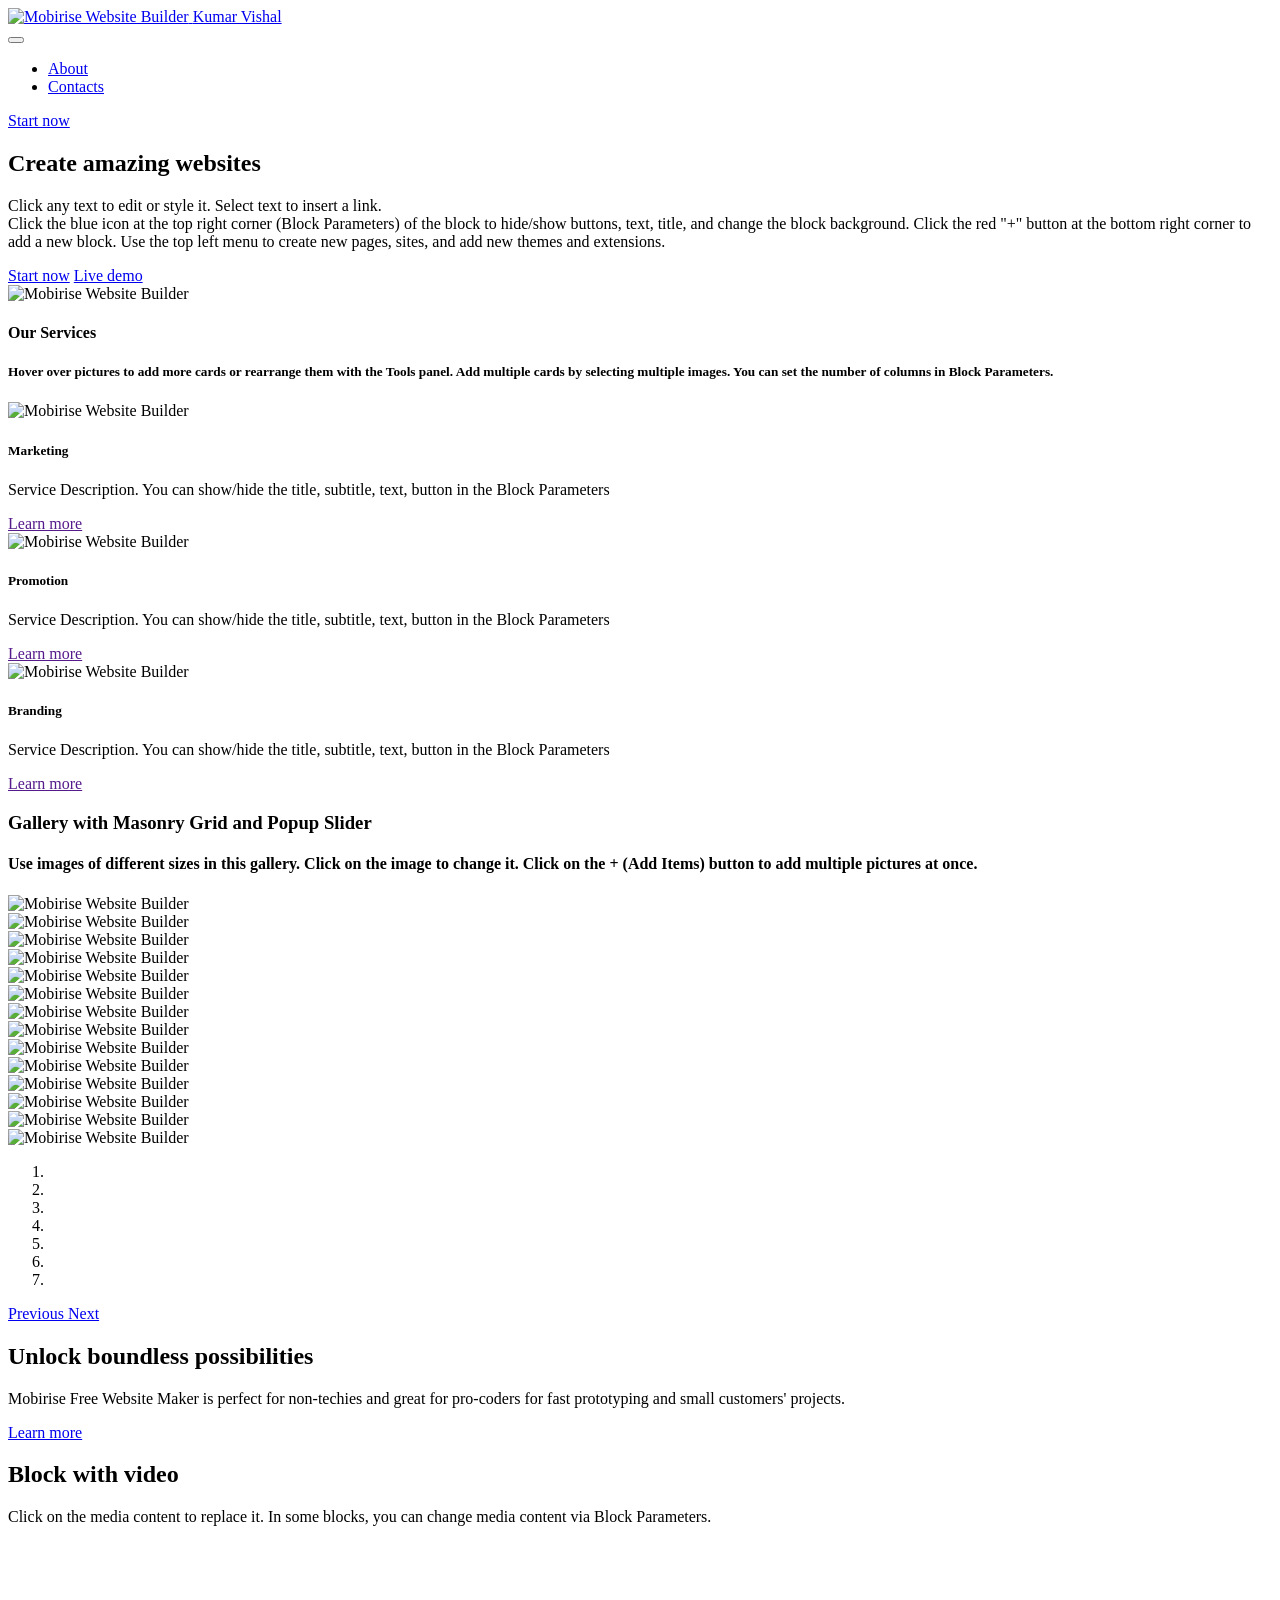
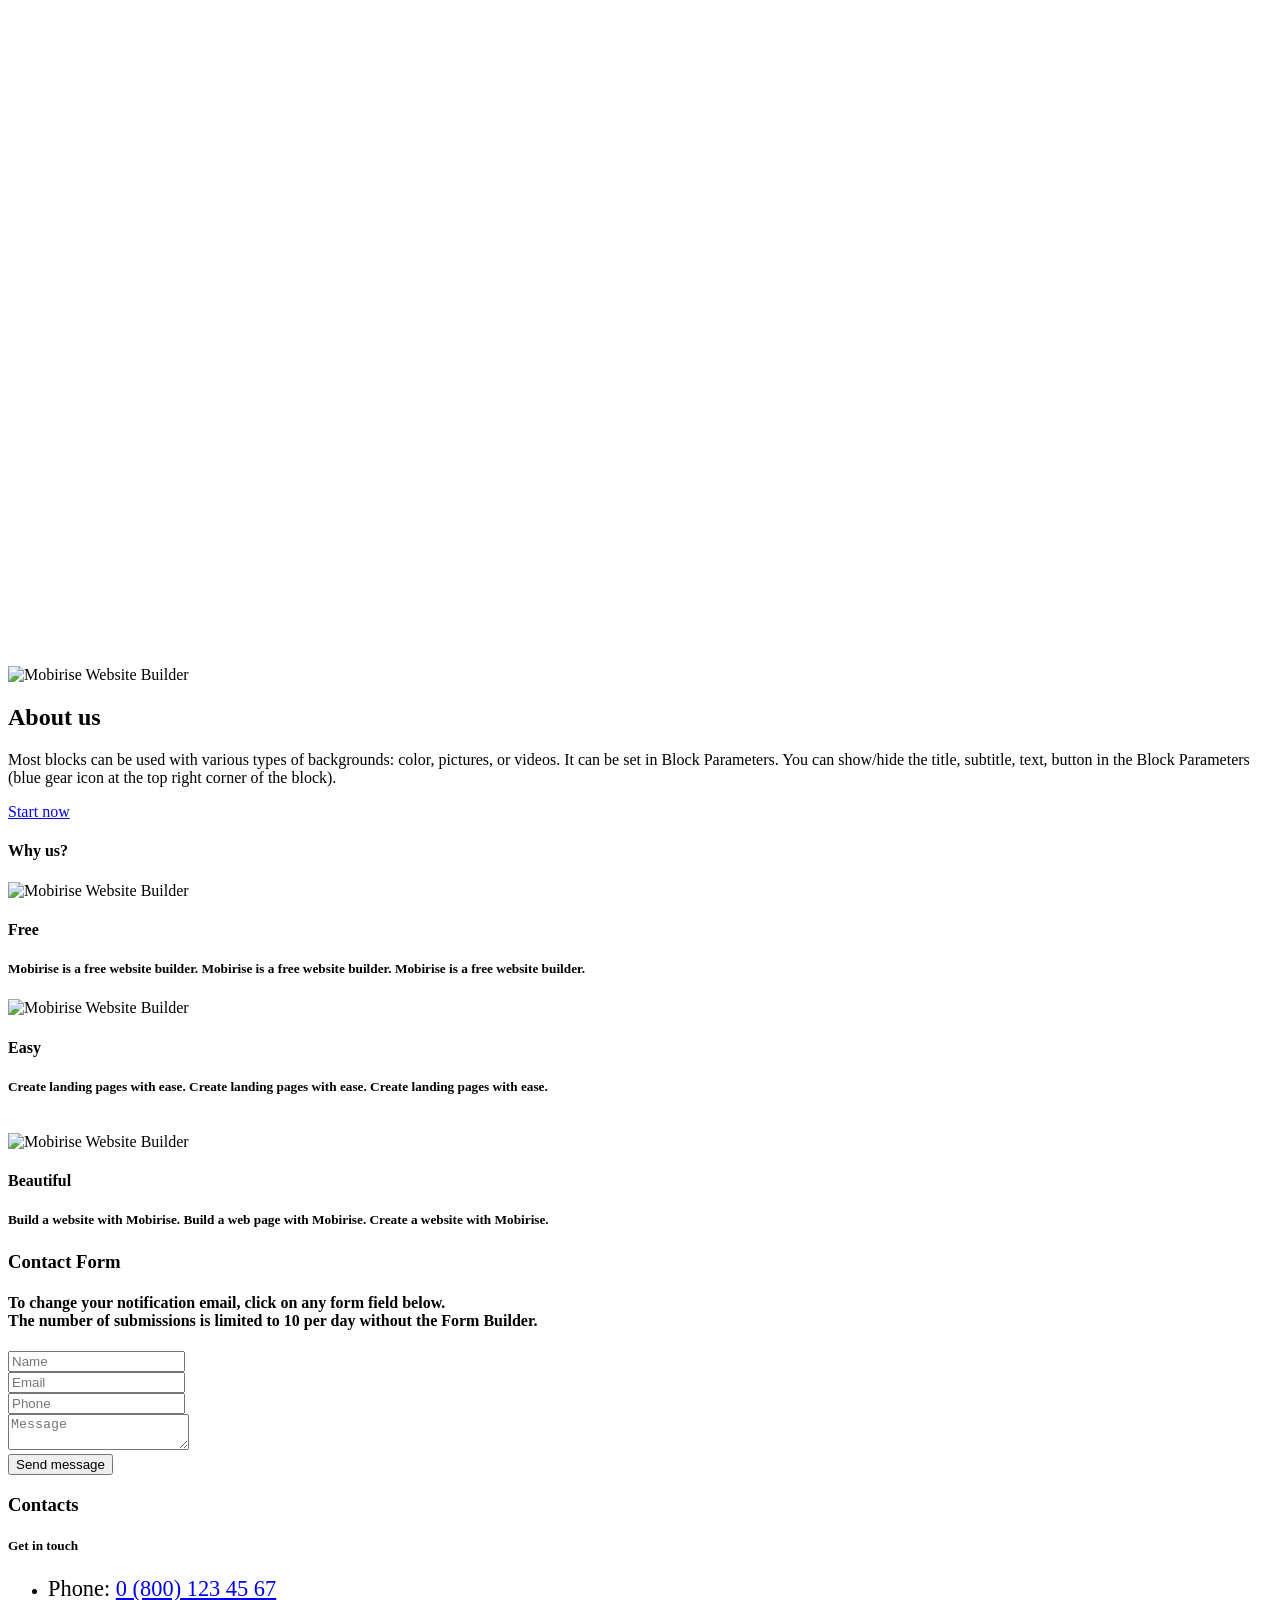
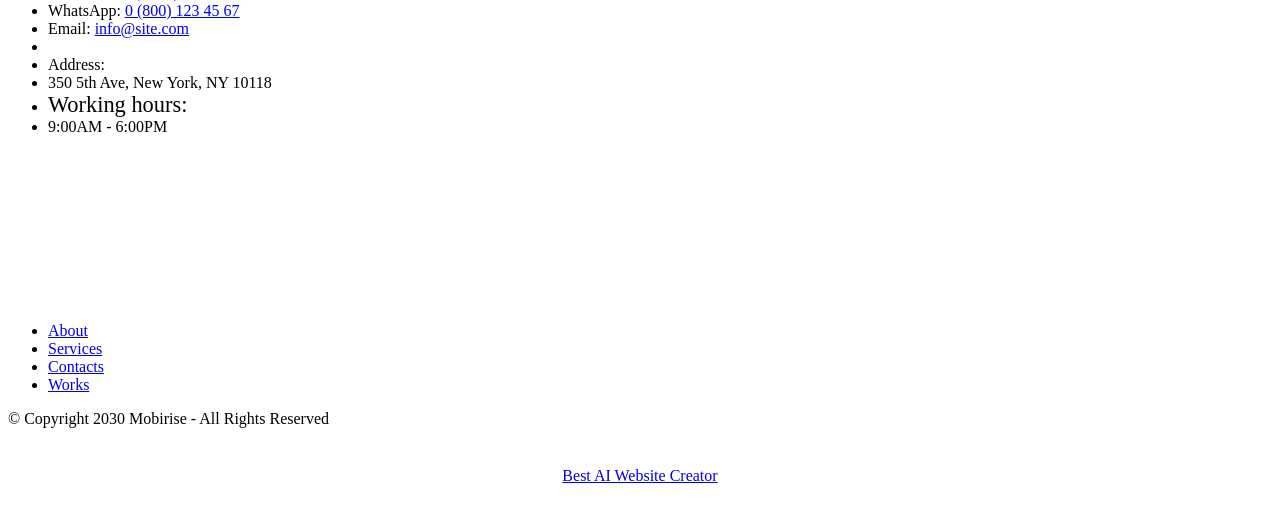
==== commit 69f5a556: "Add files via upload" ====
--- a/index.html
+++ b/index.html
@@ -1,87 +1,550 @@
 <!DOCTYPE html>
-<html lang="en">
+<html  >
 <head>
-<meta charset="UTF-8" />
-<meta name="viewport" content="width=device-width, initial-scale=1.0" />
-<title>Kumar Vishal</title>
-<meta name="description" content="Breaking down the world, one story at a time. Politics, society, and everyday life explained in plain Hindi." />
-<link rel="preconnect" href="https://fonts.googleapis.com" />
-<link rel="preconnect" href="https://fonts.gstatic.com" crossorigin />
-<link href="https://fonts.googleapis.com/css2?family=Poppins:wght@400;600;700;800&display=swap" rel="stylesheet" />
-<link rel="stylesheet" href="style.css" />
+  <!-- Site made with Mobirise Website Builder v6.1.12, https://mobirise.com -->
+  <meta charset="UTF-8">
+  <meta http-equiv="X-UA-Compatible" content="IE=edge">
+  <meta name="generator" content="Mobirise v6.1.12, mobirise.com">
+  <meta name="viewport" content="width=device-width, initial-scale=1, minimum-scale=1">
+  <link rel="shortcut icon" href="assets/images/logo-96x96.png" type="image/x-icon">
+  <meta name="description" content="">
+  
+  
+  <title>Home</title>
+  <link rel="stylesheet" href="assets/web/assets/mobirise-icons2/mobirise2.css">
+  <link rel="stylesheet" href="assets/bootstrap/css/bootstrap.min.css">
+  <link rel="stylesheet" href="assets/animatecss/animate.css">
+  <link rel="stylesheet" href="assets/dropdown/css/style.css">
+  <link rel="stylesheet" href="assets/socicon/css/styles.css">
+  <link rel="stylesheet" href="assets/theme/css/style.css">
+  <link rel="stylesheet" href="assets/gallery/style.css">
+  <link rel="preload" href="https://fonts.googleapis.com/css?family=Inter+Tight:100,200,300,400,500,600,700,800,900,100i,200i,300i,400i,500i,600i,700i,800i,900i&display=swap" as="style" onload="this.onload=null;this.rel='stylesheet'">
+  <noscript><link rel="stylesheet" href="https://fonts.googleapis.com/css?family=Inter+Tight:100,200,300,400,500,600,700,800,900,100i,200i,300i,400i,500i,600i,700i,800i,900i&display=swap"></noscript>
+  <link rel="preload" as="style" href="assets/mobirise/css/mbr-additional.css?v=vCAWi8"><link rel="stylesheet" href="assets/mobirise/css/mbr-additional.css?v=vCAWi8" type="text/css">
+
+  
+  
+  
 </head>
 <body>
-
-<header class="site-header">
-  <div class="header-inner">
-    <a href="#top" class="brand">
-      <img src="assets/logo.png" alt="Kumar Vishal logo" class="brand-logo" />
-      <span class="brand-name">Kumar Vishal</span>
-    </a>
-    <a href="https://www.youtube.com/@The.KumarVishal" target="_blank" rel="noopener" class="yt-btn">
-      <svg viewBox="0 0 24 24" class="yt-icon" aria-hidden="true">
-        <path d="M23.5 6.2a3 3 0 0 0-2.1-2.1C19.5 3.5 12 3.5 12 3.5s-7.5 0-9.4.6A3 3 0 0 0 .5 6.2 31 31 0 0 0 0 12a31 31 0 0 0 .5 5.8 3 3 0 0 0 2.1 2.1c1.9.6 9.4.6 9.4.6s7.5 0 9.4-.6a3 3 0 0 0 2.1-2.1A31 31 0 0 0 24 12a31 31 0 0 0-.5-5.8ZM9.6 15.6V8.4L15.8 12Z" fill="#fff"/>
-      </svg>
-      Watch Now
-    </a>
-  </div>
-</header>
-
-<main id="top">
-  <section class="hero">
-    <div class="hero-copy">
-      <h1>&ldquo;Breaking down the world,<br />one story at a time.&rdquo;</h1>
-      <p>
-        In a world flooded with headlines, most people never get the full
-        story. This channel exists to change that &mdash; cutting through
-        the noise to break down the events shaping politics, society, and
-        everyday life, in plain Hindi that actually makes sense. No spin,
-        no shortcuts &mdash; just the story, told the way it deserves to
-        be told.
-      </p>
+  
+  <section data-bs-version="5.1" class="menu menu2 cid-tJS6tZXiPa" once="menu" id="menu02-0">
+	
+
+	<nav class="navbar navbar-dropdown navbar-fixed-top navbar-expand-lg">
+		<div class="container">
+			<div class="navbar-brand">
+				<span class="navbar-logo">
+					<a href="https://mobirise.com">
+						<img src="assets/images/logo-96x96.png" alt="Mobirise Website Builder" style="height: 4rem;">
+					</a>
+				</span>
+				<span class="navbar-caption-wrap"><a class="navbar-caption text-black text-primary display-4" href="index.html#header05-1">Kumar Vishal</a></span>
+			</div>
+			<button class="navbar-toggler" type="button" data-toggle="collapse" data-bs-toggle="collapse" data-target="#navbarSupportedContent" data-bs-target="#navbarSupportedContent" aria-controls="navbarNavAltMarkup" aria-expanded="false" aria-label="Toggle navigation">
+				<div class="hamburger">
+					<span></span>
+					<span></span>
+					<span></span>
+					<span></span>
+				</div>
+			</button>
+			<div class="collapse navbar-collapse" id="navbarSupportedContent">
+				<ul class="navbar-nav nav-dropdown" data-app-modern-menu="true"><li class="nav-item">
+						<a class="nav-link link text-black text-primary display-4" href="index.html#header01-7">About</a>
+					</li>
+					
+					<li class="nav-item">
+						<a class="nav-link link text-black text-primary display-4" href="index.html#contacts02-9">Contacts</a>
+					</li></ul>
+				
+				<div class="navbar-buttons mbr-section-btn"><a class="btn btn-primary display-4" href="index.html#form02-6"> Start now</a></div>
+			</div>
+		</div>
+	</nav>
+</section>
+
+<section data-bs-version="5.1" class="header5 cid-tJS6uM4N87" id="header05-1">
+	
+
+	
+	
+	<div class="topbg"></div>
+	<div class="align-center container">
+		<div class="row justify-content-center">
+			<div class="col-md-12 col-lg-9">
+				<h1 class="mbr-section-title mbr-fonts-style mb-4 display-1"><strong>Create amazing websites</strong></h1>
+				<p class="mbr-text mbr-fonts-style mb-4 display-7">Click any text to edit or style it. Select text to insert a link.
+<br>Click the blue icon at the top right corner (Block Parameters) of the block to hide/show buttons, text, title, and change the block background. Click the red "+" button at the bottom right corner to add a new block. Use the top left menu to create new pages, sites, and add new themes and extensions.</p>
+				<div class="mbr-section-btn mt-3"><a class="btn btn-primary display-7" href="index.html#form02-6">Start now</a> <a class="btn btn-primary-outline display-7" href="index.html#gallery02-v">Live demo</a></div>
+			</div>
+		</div>
+		<div class="row mt-5 justify-content-center">
+			<div class="col-12 col-lg-10">
+				<img src="assets/images/11.webp" alt="Mobirise Website Builder" title="">
+			</div>
+		</div>
+	</div>
+</section>
+
+<section data-bs-version="5.1" class="features4 cid-tMlEXTHLbS" id="features04-w">
+	
+	
+	<div class="container">
+		<div class="row justify-content-center">
+			<div class="col-12 content-head">
+				<div class="mbr-section-head mb-5">
+					<h4 class="mbr-section-title mbr-fonts-style align-center mb-0 display-2"><strong>Our Services</strong></h4>
+					<h5 class="mbr-section-subtitle mbr-fonts-style align-center mb-0 mt-4 display-7">Hover over pictures to add more cards or rearrange them with the Tools panel. Add multiple cards by selecting multiple images. You can set the number of columns in Block Parameters.</h5>
+					
+				</div>
+			</div>
+		</div>
+		<div class="row">
+			<div class="item features-image col-12 col-md-6 col-lg-4">
+				<div class="item-wrapper">
+					<div class="item-img">
+						<img src="assets/images/gallery03.webp" alt="Mobirise Website Builder">
+					</div>
+					<div class="item-content">
+						<h5 class="item-title mbr-fonts-style display-5">
+							<strong>Marketing</strong>
+						</h5>
+						
+						<p class="mbr-text mbr-fonts-style display-7">
+							Service Description. You can show/hide the title, subtitle, text, button in the Block Parameters
+						</p>
+						<div class="mbr-section-btn item-footer"><a href="" class="btn item-btn btn-primary display-7">Learn more</a></div>
+					</div>
+
+				</div>
+			</div>
+			<div class="item features-image col-12 col-md-6 col-lg-4">
+				<div class="item-wrapper">
+					<div class="item-img">
+						<img src="assets/images/gallery05.webp" alt="Mobirise Website Builder">
+					</div>
+					<div class="item-content">
+						<h5 class="item-title mbr-fonts-style display-5">
+							<strong>Promotion</strong>
+						</h5>
+						
+						<p class="mbr-text mbr-fonts-style display-7">
+							Service Description. You can show/hide the title, subtitle, text, button in the Block Parameters
+						</p>
+						<div class="mbr-section-btn item-footer"><a href="" class="btn item-btn btn-primary display-7">Learn more</a></div>
+					</div>
+				</div>
+			</div>
+			<div class="item features-image col-12 col-md-6 col-lg-4">
+				<div class="item-wrapper">
+					<div class="item-img">
+						<img src="assets/images/gallery02.webp" alt="Mobirise Website Builder">
+					</div>
+					<div class="item-content">
+						<h5 class="item-title mbr-fonts-style display-5">
+							<strong>Branding</strong>
+						</h5>
+						
+						<p class="mbr-text mbr-fonts-style display-7">
+							Service Description. You can show/hide the title, subtitle, text, button in the Block Parameters<br>
+						</p>
+						<div class="mbr-section-btn item-footer"><a href="" class="btn item-btn btn-primary display-7">Learn more</a></div>
+					</div>
+				</div>
+			</div>
+		</div>
+	</div>
+</section>
+
+<section data-bs-version="5.1" class="gallery1 mbr-gallery cid-tMlDYtQ5fF" id="gallery02-v">
+    
+
+    
+    
+
+    <div class="container-fluid">
+        <div class="row justify-content-center">
+            <div class="col-12 content-head">
+                <div class="mbr-section-head mb-5">
+                    <h3 class="mbr-section-title mbr-fonts-style align-center m-0 display-2"><strong>Gallery with Masonry Grid and Popup Slider</strong></h3>
+                    <h4 class="mbr-section-subtitle mbr-fonts-style align-center mb-0 mt-4 display-7">Use images of different sizes in this gallery. Click on the image to change it. Click on the + (Add Items) button to add multiple pictures at once.</h4>
+                </div>
+            </div>
+        </div>
+        <div class="row mbr-gallery mbr-masonry" data-masonry="{&quot;percentPosition&quot;: true }">
+            <div class="col-12 col-md-6 col-lg-3 item gallery-image">
+                <div class="item-wrapper" data-toggle="modal" data-bs-toggle="modal" data-target="#vtN0hvnNnV-modal" data-bs-target="#vtN0hvnNnV-modal">
+                    <img class="w-100" src="assets/images/gallery03.webp" alt="Mobirise Website Builder" data-slide-to="0" data-bs-slide-to="0" data-target="#lb-vtN0hvnNnV" data-bs-target="#lb-vtN0hvnNnV">
+                    <div class="icon-wrapper">
+                        <span class="mobi-mbri mobi-mbri-search mbr-iconfont mbr-iconfont-btn"></span>
+                    </div>
+                </div>
+                
+            </div>
+            <div class="col-12 col-md-6 col-lg-3 item gallery-image">
+                <div class="item-wrapper" data-toggle="modal" data-bs-toggle="modal" data-target="#vtN0hvnNnV-modal" data-bs-target="#vtN0hvnNnV-modal">
+                    <img class="w-100" src="assets/images/gallery13.webp" alt="Mobirise Website Builder" data-slide-to="1" data-bs-slide-to="1" data-target="#lb-vtN0hvnNnV" data-bs-target="#lb-vtN0hvnNnV">
+                    <div class="icon-wrapper">
+                        <span class="mobi-mbri mobi-mbri-search mbr-iconfont mbr-iconfont-btn"></span>
+                    </div>
+                </div>
+                
+            </div>
+            <div class="col-12 col-md-6 col-lg-3 item gallery-image">
+                <div class="item-wrapper" data-toggle="modal" data-bs-toggle="modal" data-target="#vtN0hvnNnV-modal" data-bs-target="#vtN0hvnNnV-modal">
+                    <img class="w-100" src="assets/images/gallery10.webp" alt="Mobirise Website Builder" data-slide-to="2" data-bs-slide-to="2" data-target="#lb-vtN0hvnNnV" data-bs-target="#lb-vtN0hvnNnV">
+                    <div class="icon-wrapper">
+                        <span class="mobi-mbri mobi-mbri-search mbr-iconfont mbr-iconfont-btn"></span>
+                    </div>
+                </div>
+                
+            </div>
+            <div class="col-12 col-md-6 col-lg-3 item gallery-image">
+                <div class="item-wrapper" data-toggle="modal" data-bs-toggle="modal" data-target="#vtN0hvnNnV-modal" data-bs-target="#vtN0hvnNnV-modal">
+                    <img class="w-100" src="assets/images/gallery08.webp" alt="Mobirise Website Builder" data-slide-to="3" data-bs-slide-to="3" data-target="#lb-vtN0hvnNnV" data-bs-target="#lb-vtN0hvnNnV">
+                    <div class="icon-wrapper">
+                        <span class="mobi-mbri mobi-mbri-search mbr-iconfont mbr-iconfont-btn"></span>
+                    </div>
+                </div>
+                
+            </div>
+            <div class="col-12 col-md-6 col-lg-3 item gallery-image">
+                <div class="item-wrapper" data-toggle="modal" data-bs-toggle="modal" data-target="#vtN0hvnNnV-modal" data-bs-target="#vtN0hvnNnV-modal">
+                    <img class="w-100" src="assets/images/gallery06.webp" alt="Mobirise Website Builder" data-slide-to="4" data-bs-slide-to="4" data-target="#lb-vtN0hvnNnV" data-bs-target="#lb-vtN0hvnNnV">
+                    <div class="icon-wrapper">
+                        <span class="mobi-mbri mobi-mbri-search mbr-iconfont mbr-iconfont-btn"></span>
+                    </div>
+                </div>
+                
+            </div>
+            <div class="col-12 col-md-6 col-lg-3 item gallery-image">
+                <div class="item-wrapper" data-toggle="modal" data-bs-toggle="modal" data-target="#vtN0hvnNnV-modal" data-bs-target="#vtN0hvnNnV-modal">
+                    <img class="w-100" src="assets/images/gallery02.webp" alt="Mobirise Website Builder" data-slide-to="5" data-bs-slide-to="5" data-target="#lb-vtN0hvnNnV" data-bs-target="#lb-vtN0hvnNnV">
+                    <div class="icon-wrapper">
+                        <span class="mobi-mbri mobi-mbri-search mbr-iconfont mbr-iconfont-btn"></span>
+                    </div>
+                </div>
+                
+            </div>
+            <div class="col-12 col-md-6 col-lg-3 item gallery-image">
+                <div class="item-wrapper" data-toggle="modal" data-bs-toggle="modal" data-target="#vtN0hvnNnV-modal" data-bs-target="#vtN0hvnNnV-modal">
+                    <img class="w-100" src="assets/images/gallery01.webp" alt="Mobirise Website Builder" data-slide-to="6" data-bs-slide-to="6" data-target="#lb-vtN0hvnNnV" data-bs-target="#lb-vtN0hvnNnV">
+                    <div class="icon-wrapper">
+                        <span class="mobi-mbri mobi-mbri-search mbr-iconfont mbr-iconfont-btn"></span>
+                    </div>
+                </div>
+                
+            </div>
+        </div>
+
+        <div class="modal mbr-slider" tabindex="-1" role="dialog" aria-hidden="true" id="vtN0hvnNnV-modal">
+            <div class="modal-dialog" role="document">
+                <div class="modal-content">
+                    <div class="modal-body">
+                        <div class="carousel slide" id="lb-vtN0hvnNnV" data-interval="5000" data-bs-interval="5000">
+                            <div class="carousel-inner">
+                                <div class="carousel-item active">
+                                    <img class="d-block w-100" src="assets/images/gallery03.webp" alt="Mobirise Website Builder">
+                                </div>
+                                <div class="carousel-item">
+                                    <img class="d-block w-100" src="assets/images/gallery13.webp" alt="Mobirise Website Builder">
+                                </div>
+                                <div class="carousel-item">
+                                    <img class="d-block w-100" src="assets/images/gallery10.webp" alt="Mobirise Website Builder">
+                                </div>
+                                <div class="carousel-item">
+                                    <img class="d-block w-100" src="assets/images/gallery08.webp" alt="Mobirise Website Builder">
+                                </div>
+                                <div class="carousel-item">
+                                    <img class="d-block w-100" src="assets/images/gallery06.webp" alt="Mobirise Website Builder">
+                                </div>
+                                <div class="carousel-item">
+                                    <img class="d-block w-100" src="assets/images/gallery02.webp" alt="Mobirise Website Builder">
+                                </div>
+                                <div class="carousel-item">
+                                    <img class="d-block w-100" src="assets/images/gallery01.webp" alt="Mobirise Website Builder">
+                                </div>
+                            </div>
+                            <ol class="carousel-indicators">
+                                <li data-slide-to="0" data-bs-slide-to="0" class="active" data-target="#lb-vtN0hvnNnV" data-bs-target="#lb-vtN0hvnNnV"></li>
+                                <li data-slide-to="1" data-bs-slide-to="1" data-target="#lb-vtN0hvnNnV" data-bs-target="#lb-vtN0hvnNnV"></li>
+                                <li data-slide-to="2" data-bs-slide-to="2" data-target="#lb-vtN0hvnNnV" data-bs-target="#lb-vtN0hvnNnV"></li>
+                                <li data-slide-to="3" data-bs-slide-to="3" data-target="#lb-vtN0hvnNnV" data-bs-target="#lb-vtN0hvnNnV"></li>
+                                <li data-slide-to="4" data-bs-slide-to="4" data-target="#lb-vtN0hvnNnV" data-bs-target="#lb-vtN0hvnNnV"></li>
+                                <li data-slide-to="5" data-bs-slide-to="5" data-target="#lb-vtN0hvnNnV" data-bs-target="#lb-vtN0hvnNnV"></li>
+                                <li data-slide-to="6" data-bs-slide-to="6" data-target="#lb-vtN0hvnNnV" data-bs-target="#lb-vtN0hvnNnV"></li>
+                            </ol>
+                            <a role="button" href="" class="close" data-dismiss="modal" data-bs-dismiss="modal" aria-label="Close">
+                            </a>
+                            <a class="carousel-control-prev carousel-control" role="button" data-slide="prev" data-bs-slide="prev" href="#lb-vtN0hvnNnV">
+                                <span class="mobi-mbri mobi-mbri-arrow-prev" aria-hidden="true"></span>
+                                <span class="sr-only visually-hidden">Previous</span>
+                            </a>
+                            <a class="carousel-control-next carousel-control" role="button" data-slide="next" data-bs-slide="next" href="#lb-vtN0hvnNnV">
+                                <span class="mobi-mbri mobi-mbri-arrow-next" aria-hidden="true"></span>
+                                <span class="sr-only visually-hidden">Next</span>
+                            </a>
+                        </div>
+                    </div>
+                </div>
+            </div>
+        </div>
     </div>
-
-    <div class="hero-visual">
-      <div class="portrait-wrap">
-        <img src="assets/portrait.jpg" alt="Kumar Vishal" class="portrait-img" />
-      </div>
-      <div class="social-row">
-        <a href="#" class="social-icon instagram" aria-label="Instagram">
-          <svg viewBox="0 0 24 24"><path d="M12 2c2.7 0 3 0 4.1.1 1.1 0 1.8.2 2.2.4.6.2 1 .5 1.4.9.4.4.7.8.9 1.4.2.4.3 1.1.4 2.2.1 1.1.1 1.4.1 4.1s0 3-.1 4.1c0 1.1-.2 1.8-.4 2.2-.2.6-.5 1-.9 1.4-.4.4-.8.7-1.4.9-.4.2-1.1.3-2.2.4-1.1.1-1.4.1-4.1.1s-3 0-4.1-.1c-1.1 0-1.8-.2-2.2-.4-.6-.2-1-.5-1.4-.9-.4-.4-.7-.8-.9-1.4-.2-.4-.3-1.1-.4-2.2C2 15 2 14.7 2 12s0-3 .1-4.1c0-1.1.2-1.8.4-2.2.2-.6.5-1 .9-1.4.4-.4.8-.7 1.4-.9.4-.2 1.1-.3 2.2-.4C9 2 9.3 2 12 2Zm0 1.8c-2.6 0-2.9 0-4 .1-.9 0-1.4.2-1.7.3-.4.2-.7.3-1 .6-.3.3-.5.6-.6 1-.1.3-.3.8-.3 1.7-.1 1-.1 1.3-.1 3.9s0 2.9.1 3.9c0 .9.2 1.4.3 1.7.2.4.3.7.6 1 .3.3.6.5 1 .6.3.1.8.3 1.7.3 1 .1 1.3.1 3.9.1s2.9 0 3.9-.1c.9 0 1.4-.2 1.7-.3.4-.2.7-.3 1-.6.3-.3.5-.6.6-1 .1-.3.3-.8.3-1.7.1-1 .1-1.3.1-3.9s0-2.9-.1-3.9c0-.9-.2-1.4-.3-1.7-.2-.4-.3-.7-.6-1-.3-.3-.6-.5-1-.6-.3-.1-.8-.3-1.7-.3-1-.1-1.3-.1-3.9-.1ZM12 7a5 5 0 1 1 0 10 5 5 0 0 1 0-10Zm0 1.8a3.2 3.2 0 1 0 0 6.4 3.2 3.2 0 0 0 0-6.4Zm5.2-2a1.2 1.2 0 1 1-2.4 0 1.2 1.2 0 0 1 2.4 0Z"/></svg>
-        </a>
-        <a href="#" class="social-icon xapp" aria-label="X">
-          <svg viewBox="0 0 24 24"><path d="M13.6 10.4 20.9 2h-1.7l-6.4 7.3L7.7 2H1.4l7.6 11-7.6 8.6h1.7l6.7-7.7 5.4 7.7h6.3l-7.9-11.2Zm-2.4 2.7-.8-1.1L4.3 3.4h2.7l5 7.2.8 1.1 6.6 9.4h-2.7l-5.5-8Z"/></svg>
-        </a>
-        <a href="#" class="social-icon facebook" aria-label="Facebook">
-          <svg viewBox="0 0 24 24"><path d="M22 12a10 10 0 1 0-11.6 9.9v-7H7.9V12h2.5V9.8c0-2.5 1.5-3.9 3.8-3.9 1.1 0 2.2.2 2.2.2v2.4h-1.3c-1.2 0-1.6.8-1.6 1.6V12h2.8l-.4 2.9h-2.4v7A10 10 0 0 0 22 12Z"/></svg>
-        </a>
+</section>
+
+<section data-bs-version="5.1" class="header09 cid-tLAX5BnXkJ" id="header09-q">
+	
+	
+	<div class="container">
+		<div class="row">
+			<div class="content-wrap col-12 col-md-8">
+				<h1 class="mbr-section-title mbr-fonts-style mbr-white mb-4 display-1"><strong>Unlock boundless possibilities</strong></h1>
+				
+				<p class="mbr-fonts-style mbr-text mbr-white mb-4 display-7">
+					Mobirise Free Website Maker is perfect for non-techies and great for pro-coders for fast prototyping and small customers' projects.
+				</p>
+				<div class="mbr-section-btn"><a class="btn btn-white-outline display-7" href="https://mobiri.se">Learn more</a></div>
+			</div>
+		</div>
+	</div>
+</section>
+
+<section data-bs-version="5.1" class="header7 cid-tLeaLmEeFr" id="header07-h">
+  
+
+  
+  
+  
+  <div class="align-center container">
+    <div class="row justify-content-center">
+      <div class="col-md-12 col-lg-9 mb-5">
+        <h1 class="mbr-section-title mbr-fonts-style display-1"><strong>Block with video</strong>
+        </h1>
+        <p class="mbr-text mbr-fonts-style mt-4 display-7">
+          Click on the media content to replace it. In some blocks, you can change media content via Block Parameters.
+        </p>
+        
       </div>
     </div>
-  </section>
-
-  <section class="iam">
-    <span class="eyebrow">About</span>
-    <h2>I AM</h2>
-    <div class="iam-content">
-      <p class="iam-lead">A student of history who got tired of watching the present get misread.</p>
-      <p>I'm Kumar Vishal &mdash; based out of Jaipur, originally from Madhepura, Bihar. I'm currently pursuing History Honours, and if there's one thing studying the past teaches you, it's that most &ldquo;breaking news&rdquo; isn't actually new &mdash; it's an old pattern wearing a new headline. That's the lens I bring to this channel.</p>
-      <p>I make videos in Hindi because the stories that shape our politics, our society, our everyday decisions deserve to reach people in the language they actually think in &mdash; not diluted, not oversimplified, just made clear. No borrowed outrage, no manufactured urgency. Just context, explained properly, so you can form your own opinion instead of inheriting someone else's.</p>
-      <p>This channel is still growing, and so am I &mdash; one video, one story, one honest explanation at a time.</p>
+
+    <div class="row justify-content-center">
+      <div class="mbr-figure col-12 col-md-12"><iframe class="mbr-embedded-video" src="https://www.youtube.com/embed/sGpPgQeEyOc?rel=0&amp;amp;mute=1&amp;showinfo=0&amp;autoplay=1&amp;loop=1&amp;playlist=sGpPgQeEyOc" width="1280" height="720" frameborder="0" allowfullscreen></iframe></div>
     </div>
-  </section>
-
-  <section class="contact">
-    <p class="contact-label">Get in touch</p>
-    <a href="mailto:contact@thekumarvishal.in" class="contact-email">contact@thekumarvishal.in</a>
-  </section>
-</main>
-
-<footer class="site-footer">
-  <p>&copy; <span id="year"></span> Kumar Vishal</p>
-</footer>
-
-<script>
-  document.getElementById('year').textContent = new Date().getFullYear();
-</script>
-</body>
-</html>
+  </div>
+</section>
+
+<section data-bs-version="5.1" class="header1 cid-tJS9vXDdRK" id="header01-7">
+	
+
+	
+	
+
+	<div class="container">
+		<div class="row justify-content-center">
+			<div class="col-12 col-md-12 col-lg-7 image-wrapper">
+				<img class="w-100" src="assets/images/gallery01.webp" alt="Mobirise Website Builder">
+			</div>
+			<div class="col-12 col-lg col-md-12">
+				<div class="text-wrapper align-left">
+					<h1 class="mbr-section-title mbr-fonts-style mb-4 display-2"><strong>About us</strong></h1>
+					<p class="mbr-text mbr-fonts-style mb-4 display-7">
+						Most blocks can be used with various types of backgrounds: color, pictures, or videos. It can be set in Block Parameters.&nbsp;You can show/hide the title, subtitle, text, button in the Block Parameters (blue gear icon at the top right corner of the block).&nbsp;</p>
+					<div class="mbr-section-btn mt-3"><a class="btn btn-primary display-7" href="https://mobiri.se">Start now</a></div>
+				</div>
+			</div>
+		</div>
+	</div>
+</section>
+
+<section data-bs-version="5.1" class="features15 cid-tLek7gQhG7" id="features015-m">
+	
+
+	
+	
+	<div class="container">
+		<div class="mbr-section-head mb-5">
+			<h4 class="mbr-section-title mbr-fonts-style align-center mb-0 display-2">
+			  <strong>Why us?</strong></h4>
+			
+		  </div>
+		<div class="row justify-content-center">
+			<div class="item features-without-image col-12 col-lg-4">
+				<div class="item-wrapper">
+					<div class="img-wrapper">
+						<img src="assets/images/shop1.webp" alt="Mobirise Website Builder">
+					</div>
+					<div class="card-box">
+						<h4 class="card-title mbr-fonts-style mb-3 display-5">
+							<strong>Free</strong></h4>
+						<h5 class="card-text mbr-fonts-style display-7">
+							Mobirise is a free website builder. Mobirise is a free website builder. Mobirise is a free website builder.</h5>
+					</div>
+				</div>
+			</div>
+			<div class="item features-without-image col-12 col-lg-4">
+				<div class="item-wrapper">
+					<div class="img-wrapper">
+						<img src="assets/images/shop2.webp" alt="Mobirise Website Builder">
+					</div>
+					<div class="card-box">
+						<h4 class="card-title mbr-fonts-style mb-3 display-5">
+							<strong>Easy</strong></h4>
+						<h5 class="card-text mbr-fonts-style display-7">
+							Create landing pages with ease. Create landing pages with ease. Create landing pages with ease.<br><br></h5>
+					</div>
+				</div>
+			</div>
+			<div class="item features-without-image col-12 col-lg-4">
+				<div class="item-wrapper">
+					<div class="img-wrapper">
+						<img src="assets/images/shop3.webp" alt="Mobirise Website Builder">
+					</div>
+					<div class="card-box">
+						<h4 class="card-title mbr-fonts-style mb-3 display-5">
+							<strong>Beautiful</strong></h4>
+						<h5 class="card-text mbr-fonts-style display-7">
+							Build a website with Mobirise. Build a web page with Mobirise. Create a website with Mobirise.</h5>
+					</div>
+				</div>
+			</div>
+		</div>
+	</div>
+</section>
+
+<section data-bs-version="5.1" class="form5 cid-tJS9pBcTSa" id="form02-6">
+    
+    
+    <div class="container">
+        <div class="mbr-section-head mb-5">
+            <h3 class="mbr-section-title mbr-fonts-style align-center mb-0 display-2">
+                <strong>Contact Form</strong></h3>
+            <h4 class="mbr-section-subtitle mbr-fonts-style align-center mb-0 mt-4 display-7">To change your notification email, click on any form field below.
+<div>The number of submissions is limited to 10 per day without the Form Builder.</div></h4>
+        </div>
+        <div class="row justify-content-center mt-4">
+            <div class="col-lg-8 mx-auto mbr-form" data-form-type="formoid">
+                <form action="https://mobirise.eu/" method="POST" class="mbr-form form-with-styler" data-form-title="Form Name"><input type="hidden" name="email" data-form-email="true" value="CBoSuBRc+ri3vqUWZkZLo/L1Dt+tP8GOtoAL9KCD4RQNhIwBtXReqoZyK/kCmdlOwgK73Rx+C677fALir+qx+AhhrxQMs5h5sNm1XaXhkI7nNK7NTOdhxEdGOypq+LUB">
+                    <div class="row">
+                        <div hidden="hidden" data-form-alert="" class="alert alert-success col-12">Thanks for filling out the form!</div>
+                        <div hidden="hidden" data-form-alert-danger="" class="alert alert-danger col-12">
+                            Oops...! some problem!
+                        </div>
+                    </div>
+                    <div class="dragArea row">
+                        <div class="col-md col-sm-12 form-group mb-3" data-for="name">
+                            <input type="text" name="name" placeholder="Name" data-form-field="name" class="form-control" value="" id="name-form02-6">
+                        </div>
+                        <div class="col-md col-sm-12 form-group mb-3" data-for="email">
+                            <input type="email" name="email" placeholder="Email" data-form-field="email" class="form-control" value="" id="email-form02-6">
+                        </div>
+                        <div class="col-12 form-group mb-3" data-for="phone">
+                            <input type="tel" name="phone" placeholder="Phone" data-form-field="phone" class="form-control" value="" id="phone-form02-6">
+                        </div>
+                        <div class="col-12 form-group mb-3" data-for="textarea">
+                            <textarea name="textarea" placeholder="Message" data-form-field="textarea" class="form-control" id="textarea-form02-6"></textarea>
+                        </div>
+                        <div class="col-lg-12 col-md-12 col-sm-12 align-center mbr-section-btn">
+                            <button type="submit" class="btn btn-primary display-7">Send message</button>
+                        </div>
+                    </div>
+                </form>
+            </div>
+        </div>
+    </div>
+</section>
+
+<section data-bs-version="5.1" class="contacts2 map1 cid-tLdYHD757A" id="contacts02-9">
+
+    
+
+    
+    <div class="container">
+        <div class="mbr-section-head mb-5">
+            <h3 class="mbr-section-title mbr-fonts-style align-center mb-0 display-2">
+                <strong>Contacts</strong>
+            </h3>
+            
+        </div>
+        <div class="row justify-content-center mt-4">
+            <div class="card col-12 col-md-5">
+                <div class="card-wrapper">
+                    <div class="text-wrapper">
+                        <h5 class="cardTitle mbr-fonts-style mb-2 display-5">
+                        <strong>Get in touch</strong></h5>
+                    <ul class="list mbr-fonts-style display-7">
+                        <li class="mbr-text item-wrap"><span style="font-size: 1.4rem;">Phone: </span><a href="tel:+12345678910" class="text-primary" style="font-size: 1.4rem;">0 (800) 123 45 67</a><br></li>
+                        <li class="mbr-text item-wrap">WhatsApp: <a href="https://wa.me/12345678910" class="text-primary">0 (800) 123 45 67</a></li>
+                        <li class="mbr-text item-wrap">Email: <a href="mailto:info@site.com" class="text-primary">info@site.com</a></li><li class="mbr-text item-wrap"><br></li>
+                        <li class="mbr-text item-wrap">Address: </li><li class="mbr-text item-wrap">350 5th Ave, New York, NY 10118</li><li class="mbr-text item-wrap"><span style="font-size: 1.4rem;">Working hours:</span><br></li><li class="mbr-text item-wrap">9:00AM - 6:00PM</li>
+                    </ul>
+                    </div>
+                </div>
+            </div>
+            <div class="map-wrapper col-12 col-md-7">
+                <div class="google-map"><iframe frameborder="0" style="border:0" src="https://www.google.com/maps/embed?pb=!1m14!1m8!1m3!1d6045.3003145248895!2d-73.9884657!3d40.7477229!3m2!1i1024!2i768!4f13.1!3m3!1m2!1s0x89c259a9ac1f1b85%3A0x7e33d1c0e7af3be4!2zMzUwIDV0aCBBdmUsIE5ldyBZb3JrLCBOWSAxMDExOCwg0KHQqNCQ!5e0!3m2!1sru!2sru!4v1689597362021!5m2!1sen!2sen" allowfullscreen=""></iframe></div>
+            </div>
+        </div>
+    </div>
+</section>
+
+<section data-bs-version="5.1" class="footer1 programm5 cid-tJS9NNcTLZ" once="footers" id="footer03-8">
+
+        
+
+    
+
+    <div class="container">
+        <div class="row">
+
+            <div class="row-links mb-4">
+                <ul class="header-menu">
+                  
+                  
+                  
+                  
+                <li class="header-menu-item mbr-fonts-style display-5"><a href="index.html#header01-7" class="text-danger">About</a></li><li class="header-menu-item mbr-fonts-style display-5"><a href="index.html#features04-w" class="text-danger text-primary">Services</a></li><li class="header-menu-item mbr-fonts-style display-5"><a href="index.html#contacts02-9" class="text-danger">Contacts</a></li><li class="header-menu-item mbr-fonts-style display-5"><a href="index.html#gallery02-v" class="text-danger text-primary">Works</a></li></ul>
+              </div>
+
+            <div class="col-12">
+                <div class="social-row">
+                    <div class="soc-item">
+                        <a href="https://mobiri.se/" target="_blank">
+                            <span class="mbr-iconfont socicon socicon-facebook display-7"></span>
+                        </a>
+                    </div>
+                    <div class="soc-item">
+                        <a href="https://mobiri.se/" target="_blank">
+                            <span class="mbr-iconfont socicon-twitter socicon"></span>
+                        </a>
+                    </div>
+                    <div class="soc-item">
+                        <a href="https://mobiri.se/" target="_blank">
+                            <span class="mbr-iconfont socicon-instagram socicon"></span>
+                        </a>
+                    </div>
+                    <div class="soc-item">
+                        <a href="https://mobiri.se/" target="_blank">
+                            <span class="mbr-iconfont socicon-tiktok socicon"></span>
+                        </a>
+                    </div>
+                    <div class="soc-item">
+                        <a href="https://mobiri.se/" target="_blank">
+                            <span class="mbr-iconfont socicon-youtube socicon"></span>
+                        </a>
+                    </div>
+                </div>
+            </div>
+            <div class="col-12 mt-5">
+                <p class="mbr-fonts-style copyright display-7">
+                    © Copyright 2030 Mobirise - All Rights Reserved
+                </p>
+            </div>
+        </div>
+    </div>
+</section><section class="display-7" style="padding: 0;align-items: center;justify-content: center;flex-wrap: wrap;    align-content: center;display: flex;position: relative;height: 4rem;"><a href="https://mobiri.se/" style="flex: 1 1;height: 4rem;position: absolute;width: 100%;z-index: 1;"><img alt="" style="height: 4rem;" src="[data-uri]"></a><p style="margin: 0;text-align: center;" class="display-7">&#8204;</p><a style="z-index:1" href="https://mobirise.com/builder/ai-website-creator.html">Best AI Website Creator</a></section><script src="assets/bootstrap/js/bootstrap.bundle.min.js"></script>  <script src="assets/smoothscroll/smooth-scroll.js"></script>  <script src="assets/ytplayer/index.js"></script>  <script src="assets/dropdown/js/navbar-dropdown.js"></script>  <script src="assets/masonry/masonry.pkgd.min.js"></script>  <script src="assets/imagesloaded/imagesloaded.pkgd.min.js"></script>  <script src="assets/theme/js/script.js"></script>  <script src="assets/gallery/player.min.js"></script>  <script src="assets/gallery/script.js"></script>  <script src="assets/formoid/formoid.min.js"></script>  
+  
+  
+  <input name="animation" type="hidden">
+  </body>
+</html>
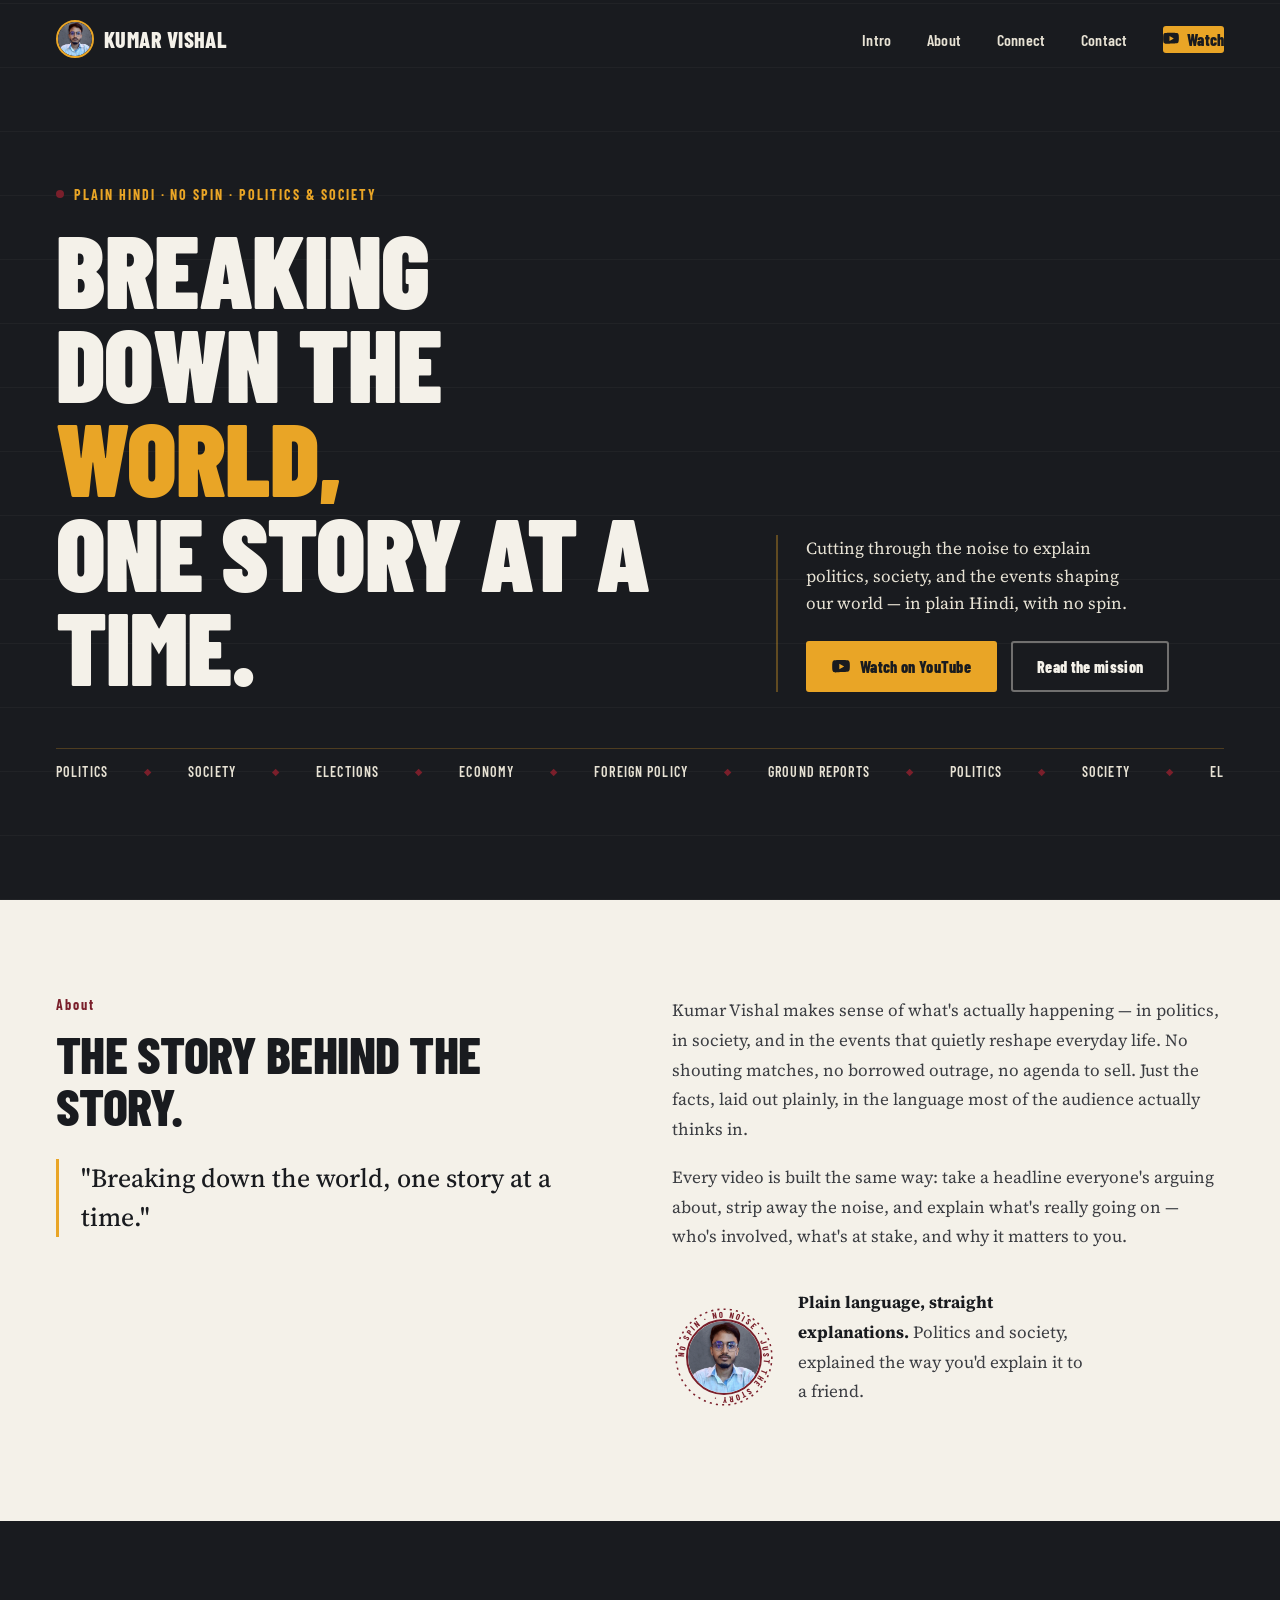
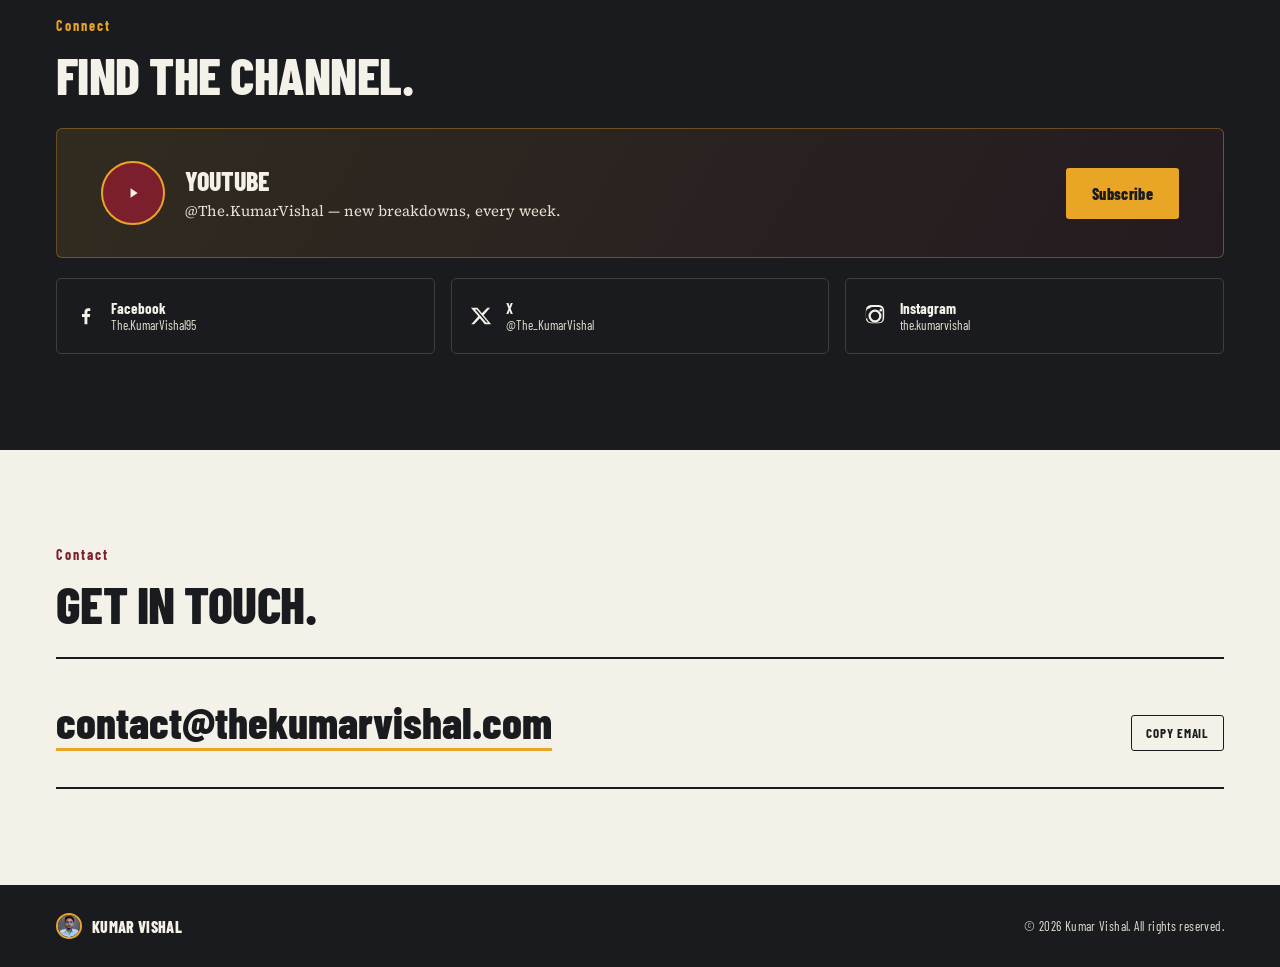
==== commit b8c36a99: "Add files via upload" ====
--- a/index.html
+++ b/index.html
@@ -1,550 +1,507 @@
 <!DOCTYPE html>
-<html  >
+<html lang="en">
 <head>
-  <!-- Site made with Mobirise Website Builder v6.1.12, https://mobirise.com -->
-  <meta charset="UTF-8">
-  <meta http-equiv="X-UA-Compatible" content="IE=edge">
-  <meta name="generator" content="Mobirise v6.1.12, mobirise.com">
-  <meta name="viewport" content="width=device-width, initial-scale=1, minimum-scale=1">
-  <link rel="shortcut icon" href="assets/images/logo-96x96.png" type="image/x-icon">
-  <meta name="description" content="">
-  
-  
-  <title>Home</title>
-  <link rel="stylesheet" href="assets/web/assets/mobirise-icons2/mobirise2.css">
-  <link rel="stylesheet" href="assets/bootstrap/css/bootstrap.min.css">
-  <link rel="stylesheet" href="assets/animatecss/animate.css">
-  <link rel="stylesheet" href="assets/dropdown/css/style.css">
-  <link rel="stylesheet" href="assets/socicon/css/styles.css">
-  <link rel="stylesheet" href="assets/theme/css/style.css">
-  <link rel="stylesheet" href="assets/gallery/style.css">
-  <link rel="preload" href="https://fonts.googleapis.com/css?family=Inter+Tight:100,200,300,400,500,600,700,800,900,100i,200i,300i,400i,500i,600i,700i,800i,900i&display=swap" as="style" onload="this.onload=null;this.rel='stylesheet'">
-  <noscript><link rel="stylesheet" href="https://fonts.googleapis.com/css?family=Inter+Tight:100,200,300,400,500,600,700,800,900,100i,200i,300i,400i,500i,600i,700i,800i,900i&display=swap"></noscript>
-  <link rel="preload" as="style" href="assets/mobirise/css/mbr-additional.css?v=vCAWi8"><link rel="stylesheet" href="assets/mobirise/css/mbr-additional.css?v=vCAWi8" type="text/css">
-
-  
-  
-  
+<meta charset="UTF-8">
+<meta name="viewport" content="width=device-width, initial-scale=1.0">
+<title>Kumar Vishal — Breaking down the world, one story at a time.</title>
+<link rel="preconnect" href="https://fonts.googleapis.com">
+<link rel="preconnect" href="https://fonts.gstatic.com" crossorigin>
+<link href="https://fonts.googleapis.com/css2?family=Barlow+Condensed:wght@500;600;700;800;900&family=Source+Serif+4:opsz,wght@8..60,400;8..60,500;8..60,600&display=swap" rel="stylesheet">
+<style>
+  :root{
+    --charcoal:#191B1F;
+    --off-white:#F4F1E9;
+    --amber:#E9A526;
+    --crimson:#7A1F2B;
+    --charcoal-soft:#22252b;
+    --off-white-dim:#e7e2d4;
+    --serif: 'Source Serif 4', Georgia, serif;
+    --cond: 'Barlow Condensed', sans-serif;
+  }
+  *{margin:0;padding:0;box-sizing:border-box;}
+  html{scroll-behavior:smooth;}
+  body{
+    background:var(--off-white);
+    color:var(--charcoal);
+    font-family:var(--serif);
+    overflow-x:hidden;
+    -webkit-font-smoothing:antialiased;
+  }
+  a{color:inherit;text-decoration:none;}
+  ::selection{background:var(--amber);color:var(--charcoal);}
+
+  @media (prefers-reduced-motion: reduce){
+    *{animation-duration:0.001ms !important; animation-iteration-count:1 !important; transition-duration:0.001ms !important; scroll-behavior:auto !important;}
+  }
+
+  /* ---------- NAV ---------- */
+  header{
+    position:fixed; top:0; left:0; right:0; z-index:100;
+    display:flex; align-items:center; justify-content:space-between;
+    padding:20px clamp(20px,5vw,56px);
+    background:rgba(25,27,31,0.0);
+    transition:background .35s ease, padding .35s ease, box-shadow .35s ease;
+  }
+  header.scrolled{
+    background:rgba(25,27,31,0.96);
+    backdrop-filter:blur(6px);
+    padding:12px clamp(20px,5vw,56px);
+    box-shadow:0 1px 0 rgba(233,165,38,0.25);
+  }
+  .brand{
+    display:flex; align-items:center; gap:10px;
+    font-family:var(--cond); font-weight:800; letter-spacing:0.02em;
+    font-size:22px; color:var(--off-white);
+  }
+  .brand .mark{
+    width:38px;height:38px;border:2px solid var(--amber);border-radius:50%;
+    display:flex;align-items:center;justify-content:center;
+    font-size:14px;font-weight:900;color:var(--amber);
+    flex-shrink:0; overflow:hidden;
+  }
+  .brand .mark img{width:100%;height:100%;object-fit:cover;display:block;}
+  nav.links{display:flex;align-items:center;gap:clamp(18px,3vw,36px);}
+  nav.links a{
+    font-family:var(--cond); font-weight:600; font-size:16px;
+    color:var(--off-white-dim); position:relative; padding:4px 0;
+    letter-spacing:0.01em;
+  }
+  nav.links a::after{
+    content:"";position:absolute;left:0;bottom:0;width:0;height:2px;
+    background:var(--amber); transition:width .25s ease;
+  }
+  nav.links a:hover{color:var(--off-white);}
+  nav.links a:hover::after{width:100%;}
+  .nav-yt{
+    display:flex;align-items:center;gap:8px;
+    background:var(--amber); color:var(--charcoal) !important;
+    padding:9px 16px; border-radius:3px; font-weight:800 !important;
+    box-shadow:0 0 0 0 rgba(233,165,38,0.5);
+  }
+  .nav-yt::after{display:none;}
+  .nav-yt svg{width:16px;height:16px;flex-shrink:0;}
+  .nav-yt:hover{background:var(--off-white); color:var(--charcoal) !important;}
+
+  .burger{display:none;flex-direction:column;gap:5px;cursor:pointer;background:none;border:none;padding:6px;}
+  .burger span{width:24px;height:2px;background:var(--off-white);display:block;transition:.3s;}
+
+  /* ---------- HERO ---------- */
+  .hero{
+    min-height:100svh;
+    background:var(--charcoal);
+    color:var(--off-white);
+    position:relative;
+    display:flex; flex-direction:column; justify-content:center;
+    padding:120px clamp(20px,5vw,56px) 40px;
+    overflow:hidden;
+  }
+  .hero::before{
+    content:"";position:absolute;inset:0;
+    background-image:
+      repeating-linear-gradient(0deg, rgba(244,241,233,0.035) 0px, rgba(244,241,233,0.035) 1px, transparent 1px, transparent 64px);
+    pointer-events:none;
+  }
+  .hero-inner{
+    position:relative; z-index:2;
+    display:grid; grid-template-columns:1.5fr 1fr; gap:48px; align-items:end;
+    max-width:1320px; margin:0 auto; width:100%;
+  }
+  .hero-tag{
+    font-family:var(--cond); font-weight:700; font-size:14px;
+    letter-spacing:0.14em; color:var(--amber); margin-bottom:18px;
+    display:flex; align-items:center; gap:10px;
+  }
+  .hero-tag .dot{
+    width:8px;height:8px;border-radius:50%;background:var(--crimson);
+    box-shadow:0 0 0 rgba(122,31,43,0.5); animation:pulseDot 2s infinite;
+  }
+  @keyframes pulseDot{
+    0%{box-shadow:0 0 0 0 rgba(122,31,43,0.6);}
+    70%{box-shadow:0 0 0 9px rgba(122,31,43,0);}
+    100%{box-shadow:0 0 0 0 rgba(122,31,43,0);}
+  }
+  h1.headline{
+    font-family:var(--cond); font-weight:900; letter-spacing:-0.01em;
+    font-size:clamp(46px, 8vw, 108px); line-height:0.92;
+    text-transform:uppercase;
+  }
+  h1.headline .line{
+    display:block; overflow:hidden;
+  }
+  h1.headline .line span{
+    display:block; transform:translateY(110%);
+    animation:riseUp .85s cubic-bezier(.22,1,.36,1) forwards;
+  }
+  h1.headline .line:nth-child(1) span{animation-delay:.05s;}
+  h1.headline .line:nth-child(2) span{animation-delay:.18s;}
+  h1.headline .line:nth-child(3) span{animation-delay:.31s;}
+  h1.headline .accent{color:var(--amber);}
+  @keyframes riseUp{to{transform:translateY(0);}}
+
+  .hero-side{
+    border-left:2px solid rgba(233,165,38,0.35);
+    padding-left:28px;
+    opacity:0; animation:fadeIn .9s ease forwards; animation-delay:.75s;
+  }
+  @keyframes fadeIn{to{opacity:1;}}
+  .hero-side p{
+    font-family:var(--serif); font-size:17px; line-height:1.6;
+    color:var(--off-white-dim); max-width:38ch;
+  }
+  .hero-cta{
+    margin-top:24px; display:flex; flex-wrap:wrap; gap:14px;
+  }
+  .btn{
+    font-family:var(--cond); font-weight:800; font-size:16px;
+    letter-spacing:0.02em; padding:14px 24px; border-radius:3px;
+    display:inline-flex; align-items:center; gap:10px;
+    border:2px solid transparent; cursor:pointer; transition:transform .2s ease, background .2s ease, color .2s ease, border-color .2s ease;
+  }
+  .btn-primary{
+    background:var(--amber); color:var(--charcoal);
+    position:relative;
+  }
+  .btn-primary svg{width:18px;height:18px;}
+  .btn-primary:hover{transform:translateY(-2px); background:#f5b53d;}
+  .btn-primary::before{
+    content:"";position:absolute;inset:-2px;border-radius:5px;
+    border:2px solid var(--amber); opacity:0;
+    animation:ring 2.4s ease-out infinite;
+  }
+  @keyframes ring{
+    0%{opacity:.55; inset:-2px;}
+    100%{opacity:0; inset:-10px;}
+  }
+  .btn-ghost{
+    border-color:rgba(244,241,233,0.4); color:var(--off-white);
+  }
+  .btn-ghost:hover{border-color:var(--off-white); background:rgba(244,241,233,0.06);}
+
+  /* ticker */
+  .ticker-wrap{
+    position:relative; z-index:2;
+    border-top:1px solid rgba(233,165,38,0.25);
+    margin-top:56px; padding-top:0; overflow:hidden;
+  }
+  .ticker{
+    display:flex; white-space:nowrap; width:max-content;
+    animation:tick 28s linear infinite;
+    padding:14px 0;
+  }
+  .ticker:hover{animation-play-state:paused;}
+  @keyframes tick{
+    from{transform:translateX(0);}
+    to{transform:translateX(-50%);}
+  }
+  .ticker span{
+    font-family:var(--cond); font-weight:600; font-size:14px;
+    letter-spacing:0.08em; color:var(--off-white-dim); text-transform:uppercase;
+    padding-right:36px; display:flex; align-items:center; gap:36px;
+  }
+  .ticker span::after{content:"◆"; color:var(--crimson); font-size:9px;}
+
+  /* ---------- SECTION SHARED ---------- */
+  section{padding:96px clamp(20px,5vw,56px);}
+  .wrap{max-width:1180px;margin:0 auto;}
+  .kicker{
+    font-family:var(--cond); font-weight:700; font-size:14px;
+    letter-spacing:0.14em; color:var(--crimson); margin-bottom:14px;
+  }
+  h2{
+    font-family:var(--cond); font-weight:800; text-transform:uppercase;
+    font-size:clamp(30px,4.5vw,52px); letter-spacing:-0.01em; line-height:1;
+    margin-bottom:28px;
+  }
+
+  /* ---------- ABOUT ---------- */
+  .about{background:var(--off-white);}
+  .about-grid{
+    display:grid; grid-template-columns:1fr 1fr; gap:64px; align-items:start;
+  }
+  .about-lead{
+    font-family:var(--serif); font-size:clamp(20px,2.4vw,26px); line-height:1.5;
+    font-weight:500; color:var(--charcoal);
+    border-left:3px solid var(--amber); padding-left:22px;
+  }
+  .about-body p{
+    font-family:var(--serif); font-size:17px; line-height:1.75; color:#3b3d42;
+    margin-bottom:18px;
+  }
+  .stamp-row{
+    margin-top:36px; display:flex; align-items:center; gap:22px;
+  }
+  .stamp{
+    width:104px;height:104px;flex-shrink:0;position:relative;
+  }
+  .stamp svg{width:100%;height:100%;animation:spin 24s linear infinite;}
+  @keyframes spin{to{transform:rotate(360deg);}}
+  .stamp .core{
+    position:absolute; inset:14px; border-radius:50%; overflow:hidden;
+    display:flex; align-items:center; justify-content:center;
+    border:2px solid var(--crimson);
+  }
+  .stamp .core img{width:100%;height:100%;object-fit:cover;display:block;}
+  .stamp-note{font-family:var(--cond); font-size:15px; color:#5a5c62; max-width:32ch; line-height:1.4;}
+  .stamp-note b{color:var(--charcoal);}
+
+  /* ---------- CONNECT / SOCIAL ---------- */
+  .connect{background:var(--charcoal); color:var(--off-white);}
+  .connect .kicker{color:var(--amber);}
+  .yt-feature{
+    display:flex; align-items:center; justify-content:space-between; flex-wrap:wrap; gap:24px;
+    background:linear-gradient(120deg, rgba(233,165,38,0.12), rgba(122,31,43,0.12));
+    border:1px solid rgba(233,165,38,0.35);
+    border-radius:6px; padding:32px clamp(20px,4vw,44px); margin-bottom:20px;
+    transition:border-color .25s ease, transform .25s ease;
+  }
+  .yt-feature:hover{border-color:var(--amber); transform:translateY(-2px);}
+  .yt-feature-left{display:flex;align-items:center;gap:20px;}
+  .yt-icon{
+    width:64px;height:64px;border-radius:50%;background:var(--crimson);
+    display:flex;align-items:center;justify-content:center;flex-shrink:0;
+    position:relative;
+  }
+  .yt-icon svg{width:26px;height:26px;fill:var(--off-white);}
+  .yt-icon::after{
+    content:"";position:absolute;inset:0;border-radius:50%;
+    border:2px solid var(--amber); animation:ring2 2.6s ease-out infinite;
+  }
+  @keyframes ring2{
+    0%{opacity:.6; transform:scale(1);}
+    100%{opacity:0; transform:scale(1.35);}
+  }
+  .yt-feature h3{
+    font-family:var(--cond); font-weight:800; font-size:26px; text-transform:uppercase;
+  }
+  .yt-feature p{font-family:var(--serif); font-size:15px; color:var(--off-white-dim); margin-top:4px;}
+
+  .social-grid{
+    display:grid; grid-template-columns:repeat(3,1fr); gap:16px;
+  }
+  .social-card{
+    display:flex; align-items:center; gap:14px;
+    border:1px solid rgba(244,241,233,0.16); border-radius:5px;
+    padding:20px 18px; transition:border-color .2s ease, background .2s ease, transform .2s ease;
+  }
+  .social-card:hover{
+    border-color:var(--amber); background:rgba(244,241,233,0.04); transform:translateY(-2px);
+  }
+  .social-card svg{width:22px;height:22px;fill:var(--off-white); flex-shrink:0;}
+  .social-card .label{font-family:var(--cond); font-weight:700; font-size:15px;}
+  .social-card .handle{font-family:var(--cond); font-size:13px; color:var(--off-white-dim);}
+
+  /* ---------- CONTACT ---------- */
+  .contact{background:var(--off-white);}
+  .contact-row{
+    display:flex; align-items:flex-end; justify-content:space-between; flex-wrap:wrap; gap:24px;
+    border-top:2px solid var(--charcoal); border-bottom:2px solid var(--charcoal);
+    padding:36px 0;
+  }
+  .contact-email{
+    font-family:var(--cond); font-weight:800; font-size:clamp(24px,4.4vw,44px);
+    text-transform:lowercase; position:relative; display:inline-flex; align-items:center; gap:14px;
+  }
+  .contact-email .u{border-bottom:3px solid var(--amber);}
+  .copy-btn{
+    font-family:var(--cond); font-weight:700; font-size:13px; letter-spacing:.06em;
+    text-transform:uppercase; background:none; border:1.5px solid var(--charcoal);
+    padding:9px 14px; border-radius:3px; cursor:pointer; color:var(--charcoal);
+    transition:background .2s ease, color .2s ease;
+    white-space:nowrap;
+  }
+  .copy-btn:hover{background:var(--charcoal); color:var(--off-white);}
+  .copy-btn.copied{background:var(--crimson); border-color:var(--crimson); color:var(--off-white);}
+
+  /* ---------- FOOTER ---------- */
+  footer{
+    background:var(--charcoal); color:var(--off-white-dim);
+    padding:28px clamp(20px,5vw,56px);
+    display:flex; align-items:center; justify-content:space-between; flex-wrap:wrap; gap:12px;
+    font-family:var(--cond); font-size:13px; letter-spacing:.03em;
+  }
+  footer .brand{font-size:16px;}
+  footer .brand .mark{width:26px;height:26px;}
+
+  /* ---------- MOBILE ---------- */
+  @media (max-width:860px){
+    nav.links{
+      position:fixed; top:0; right:0; height:100vh; width:min(78vw,320px);
+      background:var(--charcoal); flex-direction:column; align-items:flex-start;
+      padding:100px 28px 28px; gap:26px;
+      transform:translateX(100%); transition:transform .35s ease;
+      box-shadow:-8px 0 30px rgba(0,0,0,0.3);
+    }
+    nav.links.open{transform:translateX(0);}
+    .burger{display:flex;}
+    .hero-inner{grid-template-columns:1fr; gap:32px;}
+    .hero-side{border-left:none; border-top:2px solid rgba(233,165,38,0.35); padding-left:0; padding-top:20px;}
+    .about-grid{grid-template-columns:1fr;}
+    .social-grid{grid-template-columns:1fr 1fr;}
+    .contact-row{flex-direction:column; align-items:flex-start;}
+  }
+  @media (max-width:520px){
+    .social-grid{grid-template-columns:1fr;}
+    .yt-feature{flex-direction:column; align-items:flex-start;}
+  }
+</style>
 </head>
 <body>
-  
-  <section data-bs-version="5.1" class="menu menu2 cid-tJS6tZXiPa" once="menu" id="menu02-0">
-	
-
-	<nav class="navbar navbar-dropdown navbar-fixed-top navbar-expand-lg">
-		<div class="container">
-			<div class="navbar-brand">
-				<span class="navbar-logo">
-					<a href="https://mobirise.com">
-						<img src="assets/images/logo-96x96.png" alt="Mobirise Website Builder" style="height: 4rem;">
-					</a>
-				</span>
-				<span class="navbar-caption-wrap"><a class="navbar-caption text-black text-primary display-4" href="index.html#header05-1">Kumar Vishal</a></span>
-			</div>
-			<button class="navbar-toggler" type="button" data-toggle="collapse" data-bs-toggle="collapse" data-target="#navbarSupportedContent" data-bs-target="#navbarSupportedContent" aria-controls="navbarNavAltMarkup" aria-expanded="false" aria-label="Toggle navigation">
-				<div class="hamburger">
-					<span></span>
-					<span></span>
-					<span></span>
-					<span></span>
-				</div>
-			</button>
-			<div class="collapse navbar-collapse" id="navbarSupportedContent">
-				<ul class="navbar-nav nav-dropdown" data-app-modern-menu="true"><li class="nav-item">
-						<a class="nav-link link text-black text-primary display-4" href="index.html#header01-7">About</a>
-					</li>
-					
-					<li class="nav-item">
-						<a class="nav-link link text-black text-primary display-4" href="index.html#contacts02-9">Contacts</a>
-					</li></ul>
-				
-				<div class="navbar-buttons mbr-section-btn"><a class="btn btn-primary display-4" href="index.html#form02-6"> Start now</a></div>
-			</div>
-		</div>
-	</nav>
-</section>
-
-<section data-bs-version="5.1" class="header5 cid-tJS6uM4N87" id="header05-1">
-	
-
-	
-	
-	<div class="topbg"></div>
-	<div class="align-center container">
-		<div class="row justify-content-center">
-			<div class="col-md-12 col-lg-9">
-				<h1 class="mbr-section-title mbr-fonts-style mb-4 display-1"><strong>Create amazing websites</strong></h1>
-				<p class="mbr-text mbr-fonts-style mb-4 display-7">Click any text to edit or style it. Select text to insert a link.
-<br>Click the blue icon at the top right corner (Block Parameters) of the block to hide/show buttons, text, title, and change the block background. Click the red "+" button at the bottom right corner to add a new block. Use the top left menu to create new pages, sites, and add new themes and extensions.</p>
-				<div class="mbr-section-btn mt-3"><a class="btn btn-primary display-7" href="index.html#form02-6">Start now</a> <a class="btn btn-primary-outline display-7" href="index.html#gallery02-v">Live demo</a></div>
-			</div>
-		</div>
-		<div class="row mt-5 justify-content-center">
-			<div class="col-12 col-lg-10">
-				<img src="assets/images/11.webp" alt="Mobirise Website Builder" title="">
-			</div>
-		</div>
-	</div>
-</section>
-
-<section data-bs-version="5.1" class="features4 cid-tMlEXTHLbS" id="features04-w">
-	
-	
-	<div class="container">
-		<div class="row justify-content-center">
-			<div class="col-12 content-head">
-				<div class="mbr-section-head mb-5">
-					<h4 class="mbr-section-title mbr-fonts-style align-center mb-0 display-2"><strong>Our Services</strong></h4>
-					<h5 class="mbr-section-subtitle mbr-fonts-style align-center mb-0 mt-4 display-7">Hover over pictures to add more cards or rearrange them with the Tools panel. Add multiple cards by selecting multiple images. You can set the number of columns in Block Parameters.</h5>
-					
-				</div>
-			</div>
-		</div>
-		<div class="row">
-			<div class="item features-image col-12 col-md-6 col-lg-4">
-				<div class="item-wrapper">
-					<div class="item-img">
-						<img src="assets/images/gallery03.webp" alt="Mobirise Website Builder">
-					</div>
-					<div class="item-content">
-						<h5 class="item-title mbr-fonts-style display-5">
-							<strong>Marketing</strong>
-						</h5>
-						
-						<p class="mbr-text mbr-fonts-style display-7">
-							Service Description. You can show/hide the title, subtitle, text, button in the Block Parameters
-						</p>
-						<div class="mbr-section-btn item-footer"><a href="" class="btn item-btn btn-primary display-7">Learn more</a></div>
-					</div>
-
-				</div>
-			</div>
-			<div class="item features-image col-12 col-md-6 col-lg-4">
-				<div class="item-wrapper">
-					<div class="item-img">
-						<img src="assets/images/gallery05.webp" alt="Mobirise Website Builder">
-					</div>
-					<div class="item-content">
-						<h5 class="item-title mbr-fonts-style display-5">
-							<strong>Promotion</strong>
-						</h5>
-						
-						<p class="mbr-text mbr-fonts-style display-7">
-							Service Description. You can show/hide the title, subtitle, text, button in the Block Parameters
-						</p>
-						<div class="mbr-section-btn item-footer"><a href="" class="btn item-btn btn-primary display-7">Learn more</a></div>
-					</div>
-				</div>
-			</div>
-			<div class="item features-image col-12 col-md-6 col-lg-4">
-				<div class="item-wrapper">
-					<div class="item-img">
-						<img src="assets/images/gallery02.webp" alt="Mobirise Website Builder">
-					</div>
-					<div class="item-content">
-						<h5 class="item-title mbr-fonts-style display-5">
-							<strong>Branding</strong>
-						</h5>
-						
-						<p class="mbr-text mbr-fonts-style display-7">
-							Service Description. You can show/hide the title, subtitle, text, button in the Block Parameters<br>
-						</p>
-						<div class="mbr-section-btn item-footer"><a href="" class="btn item-btn btn-primary display-7">Learn more</a></div>
-					</div>
-				</div>
-			</div>
-		</div>
-	</div>
-</section>
-
-<section data-bs-version="5.1" class="gallery1 mbr-gallery cid-tMlDYtQ5fF" id="gallery02-v">
-    
-
-    
-    
-
-    <div class="container-fluid">
-        <div class="row justify-content-center">
-            <div class="col-12 content-head">
-                <div class="mbr-section-head mb-5">
-                    <h3 class="mbr-section-title mbr-fonts-style align-center m-0 display-2"><strong>Gallery with Masonry Grid and Popup Slider</strong></h3>
-                    <h4 class="mbr-section-subtitle mbr-fonts-style align-center mb-0 mt-4 display-7">Use images of different sizes in this gallery. Click on the image to change it. Click on the + (Add Items) button to add multiple pictures at once.</h4>
-                </div>
-            </div>
-        </div>
-        <div class="row mbr-gallery mbr-masonry" data-masonry="{&quot;percentPosition&quot;: true }">
-            <div class="col-12 col-md-6 col-lg-3 item gallery-image">
-                <div class="item-wrapper" data-toggle="modal" data-bs-toggle="modal" data-target="#vtN0hvnNnV-modal" data-bs-target="#vtN0hvnNnV-modal">
-                    <img class="w-100" src="assets/images/gallery03.webp" alt="Mobirise Website Builder" data-slide-to="0" data-bs-slide-to="0" data-target="#lb-vtN0hvnNnV" data-bs-target="#lb-vtN0hvnNnV">
-                    <div class="icon-wrapper">
-                        <span class="mobi-mbri mobi-mbri-search mbr-iconfont mbr-iconfont-btn"></span>
-                    </div>
-                </div>
-                
-            </div>
-            <div class="col-12 col-md-6 col-lg-3 item gallery-image">
-                <div class="item-wrapper" data-toggle="modal" data-bs-toggle="modal" data-target="#vtN0hvnNnV-modal" data-bs-target="#vtN0hvnNnV-modal">
-                    <img class="w-100" src="assets/images/gallery13.webp" alt="Mobirise Website Builder" data-slide-to="1" data-bs-slide-to="1" data-target="#lb-vtN0hvnNnV" data-bs-target="#lb-vtN0hvnNnV">
-                    <div class="icon-wrapper">
-                        <span class="mobi-mbri mobi-mbri-search mbr-iconfont mbr-iconfont-btn"></span>
-                    </div>
-                </div>
-                
-            </div>
-            <div class="col-12 col-md-6 col-lg-3 item gallery-image">
-                <div class="item-wrapper" data-toggle="modal" data-bs-toggle="modal" data-target="#vtN0hvnNnV-modal" data-bs-target="#vtN0hvnNnV-modal">
-                    <img class="w-100" src="assets/images/gallery10.webp" alt="Mobirise Website Builder" data-slide-to="2" data-bs-slide-to="2" data-target="#lb-vtN0hvnNnV" data-bs-target="#lb-vtN0hvnNnV">
-                    <div class="icon-wrapper">
-                        <span class="mobi-mbri mobi-mbri-search mbr-iconfont mbr-iconfont-btn"></span>
-                    </div>
-                </div>
-                
-            </div>
-            <div class="col-12 col-md-6 col-lg-3 item gallery-image">
-                <div class="item-wrapper" data-toggle="modal" data-bs-toggle="modal" data-target="#vtN0hvnNnV-modal" data-bs-target="#vtN0hvnNnV-modal">
-                    <img class="w-100" src="assets/images/gallery08.webp" alt="Mobirise Website Builder" data-slide-to="3" data-bs-slide-to="3" data-target="#lb-vtN0hvnNnV" data-bs-target="#lb-vtN0hvnNnV">
-                    <div class="icon-wrapper">
-                        <span class="mobi-mbri mobi-mbri-search mbr-iconfont mbr-iconfont-btn"></span>
-                    </div>
-                </div>
-                
-            </div>
-            <div class="col-12 col-md-6 col-lg-3 item gallery-image">
-                <div class="item-wrapper" data-toggle="modal" data-bs-toggle="modal" data-target="#vtN0hvnNnV-modal" data-bs-target="#vtN0hvnNnV-modal">
-                    <img class="w-100" src="assets/images/gallery06.webp" alt="Mobirise Website Builder" data-slide-to="4" data-bs-slide-to="4" data-target="#lb-vtN0hvnNnV" data-bs-target="#lb-vtN0hvnNnV">
-                    <div class="icon-wrapper">
-                        <span class="mobi-mbri mobi-mbri-search mbr-iconfont mbr-iconfont-btn"></span>
-                    </div>
-                </div>
-                
-            </div>
-            <div class="col-12 col-md-6 col-lg-3 item gallery-image">
-                <div class="item-wrapper" data-toggle="modal" data-bs-toggle="modal" data-target="#vtN0hvnNnV-modal" data-bs-target="#vtN0hvnNnV-modal">
-                    <img class="w-100" src="assets/images/gallery02.webp" alt="Mobirise Website Builder" data-slide-to="5" data-bs-slide-to="5" data-target="#lb-vtN0hvnNnV" data-bs-target="#lb-vtN0hvnNnV">
-                    <div class="icon-wrapper">
-                        <span class="mobi-mbri mobi-mbri-search mbr-iconfont mbr-iconfont-btn"></span>
-                    </div>
-                </div>
-                
-            </div>
-            <div class="col-12 col-md-6 col-lg-3 item gallery-image">
-                <div class="item-wrapper" data-toggle="modal" data-bs-toggle="modal" data-target="#vtN0hvnNnV-modal" data-bs-target="#vtN0hvnNnV-modal">
-                    <img class="w-100" src="assets/images/gallery01.webp" alt="Mobirise Website Builder" data-slide-to="6" data-bs-slide-to="6" data-target="#lb-vtN0hvnNnV" data-bs-target="#lb-vtN0hvnNnV">
-                    <div class="icon-wrapper">
-                        <span class="mobi-mbri mobi-mbri-search mbr-iconfont mbr-iconfont-btn"></span>
-                    </div>
-                </div>
-                
-            </div>
-        </div>
-
-        <div class="modal mbr-slider" tabindex="-1" role="dialog" aria-hidden="true" id="vtN0hvnNnV-modal">
-            <div class="modal-dialog" role="document">
-                <div class="modal-content">
-                    <div class="modal-body">
-                        <div class="carousel slide" id="lb-vtN0hvnNnV" data-interval="5000" data-bs-interval="5000">
-                            <div class="carousel-inner">
-                                <div class="carousel-item active">
-                                    <img class="d-block w-100" src="assets/images/gallery03.webp" alt="Mobirise Website Builder">
-                                </div>
-                                <div class="carousel-item">
-                                    <img class="d-block w-100" src="assets/images/gallery13.webp" alt="Mobirise Website Builder">
-                                </div>
-                                <div class="carousel-item">
-                                    <img class="d-block w-100" src="assets/images/gallery10.webp" alt="Mobirise Website Builder">
-                                </div>
-                                <div class="carousel-item">
-                                    <img class="d-block w-100" src="assets/images/gallery08.webp" alt="Mobirise Website Builder">
-                                </div>
-                                <div class="carousel-item">
-                                    <img class="d-block w-100" src="assets/images/gallery06.webp" alt="Mobirise Website Builder">
-                                </div>
-                                <div class="carousel-item">
-                                    <img class="d-block w-100" src="assets/images/gallery02.webp" alt="Mobirise Website Builder">
-                                </div>
-                                <div class="carousel-item">
-                                    <img class="d-block w-100" src="assets/images/gallery01.webp" alt="Mobirise Website Builder">
-                                </div>
-                            </div>
-                            <ol class="carousel-indicators">
-                                <li data-slide-to="0" data-bs-slide-to="0" class="active" data-target="#lb-vtN0hvnNnV" data-bs-target="#lb-vtN0hvnNnV"></li>
-                                <li data-slide-to="1" data-bs-slide-to="1" data-target="#lb-vtN0hvnNnV" data-bs-target="#lb-vtN0hvnNnV"></li>
-                                <li data-slide-to="2" data-bs-slide-to="2" data-target="#lb-vtN0hvnNnV" data-bs-target="#lb-vtN0hvnNnV"></li>
-                                <li data-slide-to="3" data-bs-slide-to="3" data-target="#lb-vtN0hvnNnV" data-bs-target="#lb-vtN0hvnNnV"></li>
-                                <li data-slide-to="4" data-bs-slide-to="4" data-target="#lb-vtN0hvnNnV" data-bs-target="#lb-vtN0hvnNnV"></li>
-                                <li data-slide-to="5" data-bs-slide-to="5" data-target="#lb-vtN0hvnNnV" data-bs-target="#lb-vtN0hvnNnV"></li>
-                                <li data-slide-to="6" data-bs-slide-to="6" data-target="#lb-vtN0hvnNnV" data-bs-target="#lb-vtN0hvnNnV"></li>
-                            </ol>
-                            <a role="button" href="" class="close" data-dismiss="modal" data-bs-dismiss="modal" aria-label="Close">
-                            </a>
-                            <a class="carousel-control-prev carousel-control" role="button" data-slide="prev" data-bs-slide="prev" href="#lb-vtN0hvnNnV">
-                                <span class="mobi-mbri mobi-mbri-arrow-prev" aria-hidden="true"></span>
-                                <span class="sr-only visually-hidden">Previous</span>
-                            </a>
-                            <a class="carousel-control-next carousel-control" role="button" data-slide="next" data-bs-slide="next" href="#lb-vtN0hvnNnV">
-                                <span class="mobi-mbri mobi-mbri-arrow-next" aria-hidden="true"></span>
-                                <span class="sr-only visually-hidden">Next</span>
-                            </a>
-                        </div>
-                    </div>
-                </div>
-            </div>
-        </div>
-    </div>
-</section>
-
-<section data-bs-version="5.1" class="header09 cid-tLAX5BnXkJ" id="header09-q">
-	
-	
-	<div class="container">
-		<div class="row">
-			<div class="content-wrap col-12 col-md-8">
-				<h1 class="mbr-section-title mbr-fonts-style mbr-white mb-4 display-1"><strong>Unlock boundless possibilities</strong></h1>
-				
-				<p class="mbr-fonts-style mbr-text mbr-white mb-4 display-7">
-					Mobirise Free Website Maker is perfect for non-techies and great for pro-coders for fast prototyping and small customers' projects.
-				</p>
-				<div class="mbr-section-btn"><a class="btn btn-white-outline display-7" href="https://mobiri.se">Learn more</a></div>
-			</div>
-		</div>
-	</div>
-</section>
-
-<section data-bs-version="5.1" class="header7 cid-tLeaLmEeFr" id="header07-h">
-  
-
-  
-  
-  
-  <div class="align-center container">
-    <div class="row justify-content-center">
-      <div class="col-md-12 col-lg-9 mb-5">
-        <h1 class="mbr-section-title mbr-fonts-style display-1"><strong>Block with video</strong>
-        </h1>
-        <p class="mbr-text mbr-fonts-style mt-4 display-7">
-          Click on the media content to replace it. In some blocks, you can change media content via Block Parameters.
-        </p>
-        
+
+<header id="siteHeader">
+  <a href="#hero" class="brand"><span class="mark"><img src="[data-uri]